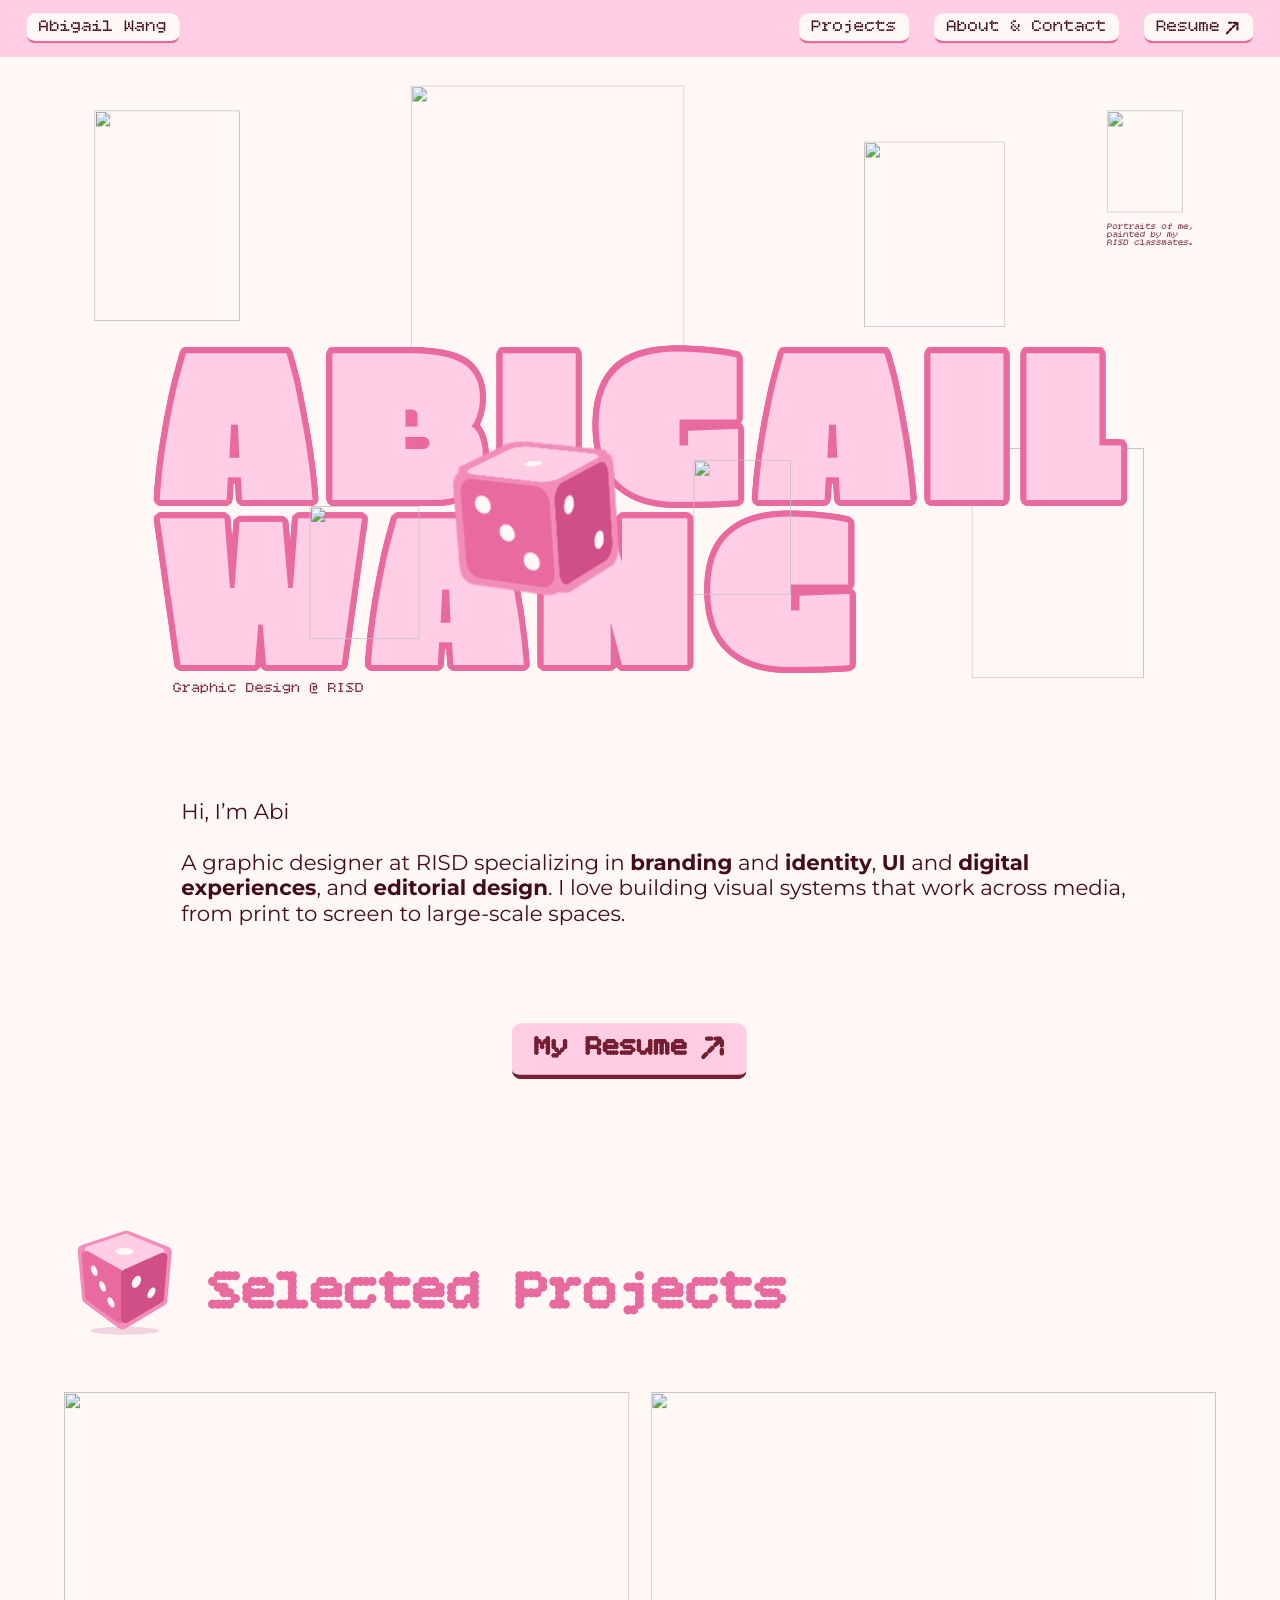
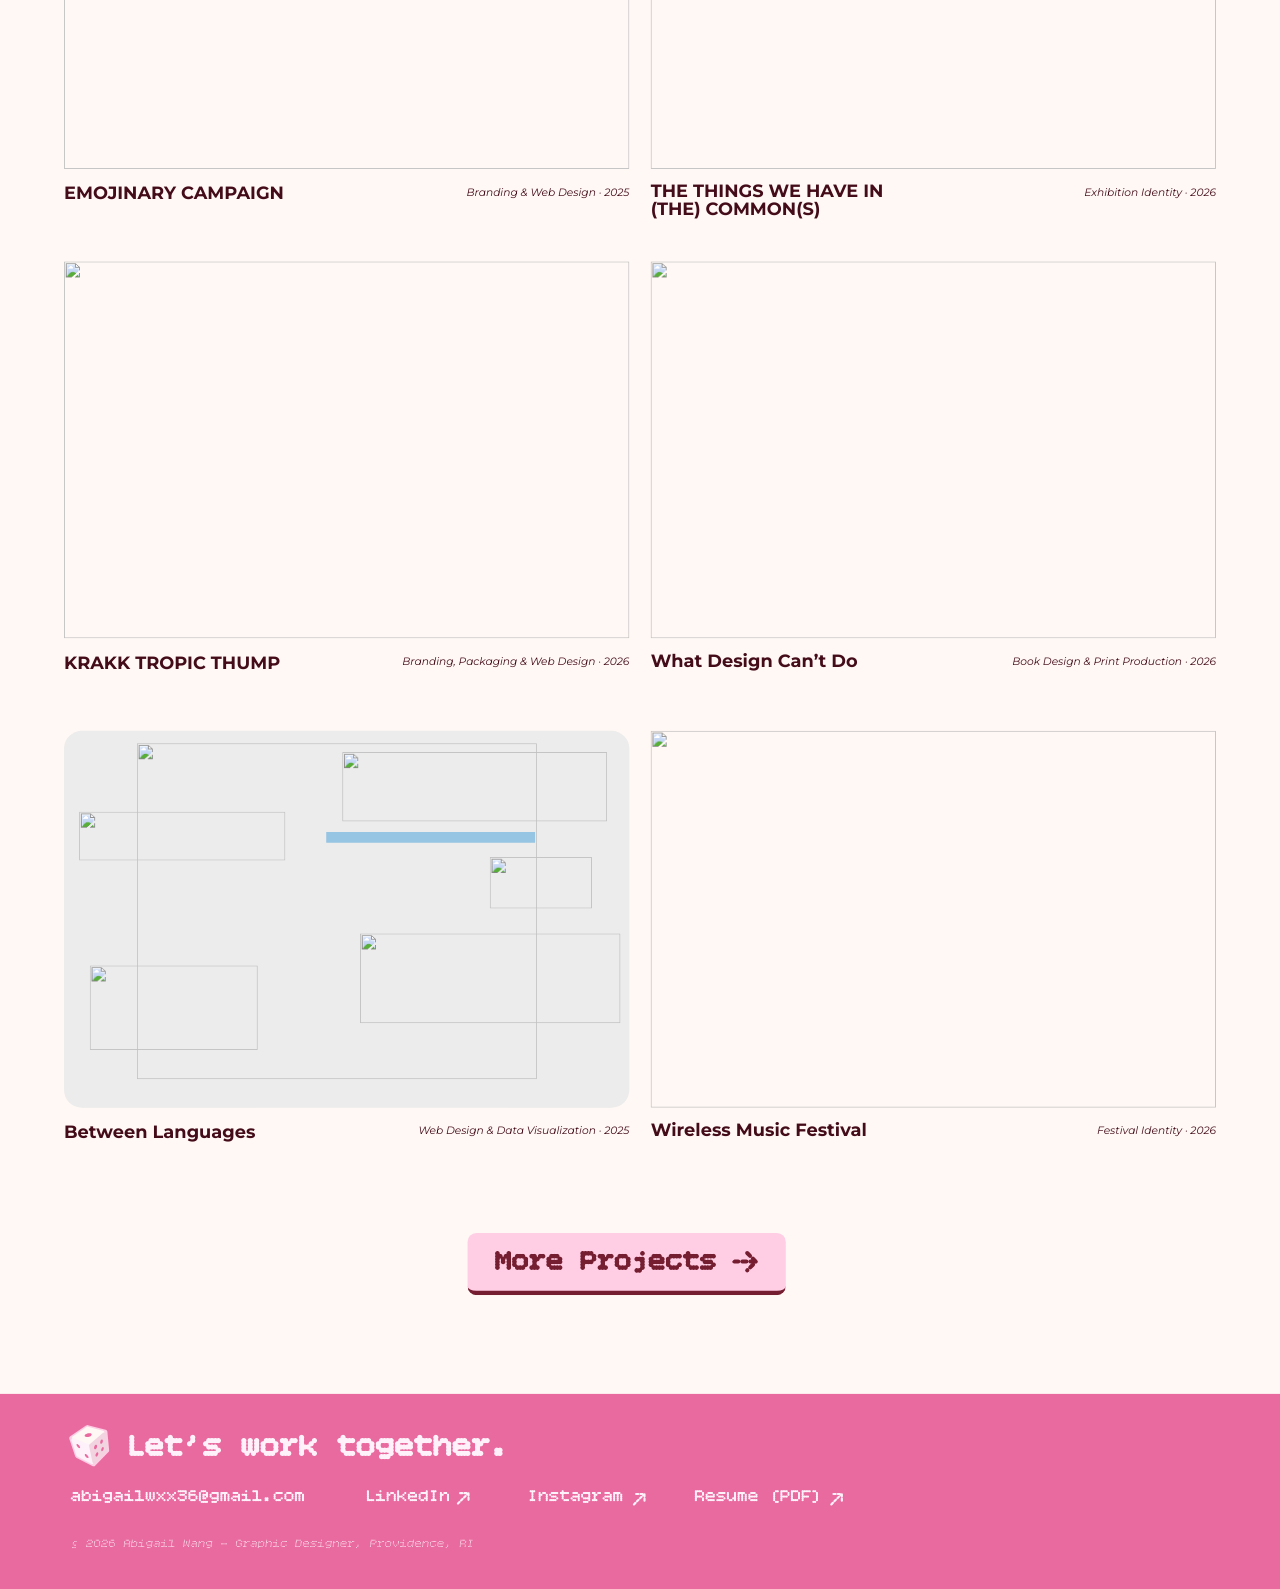
==== index.html @ 76543298 "Add files via upload" ====
<!doctype html>
<html lang="en">
<head>
<meta charset="utf-8">
<meta name="viewport" content="width=device-width, initial-scale=1">
<title>Abigail Wang — Graphic Designer</title>
<meta name="description" content="Portfolio of Abigail Wang, a RISD graphic designer working across branding &amp; identity, UI and digital experiences, and editorial design.">
<meta property="og:title" content="Abigail Wang — Graphic Designer">
<meta property="og:description" content="Portfolio of Abigail Wang, a RISD graphic designer working across branding &amp; identity, UI and digital experiences, and editorial design.">
<meta property="og:type" content="website">
<meta name="theme-color" content="#FFCDE4">
<link rel="icon" type="image/svg+xml" href="favicon.svg">
<link rel="preload" href="fonts/bitcount.woff2" as="font" type="font/woff2" crossorigin>
<link rel="preload" href="fonts/erica-one.woff2" as="font" type="font/woff2" crossorigin>
<link rel="stylesheet" href="site.css?v=7c78c855">
<script>document.documentElement.classList.add('js')</script>
</head>
<body data-page="index.html">
<a class="skip" href="#main">Skip to content</a>
<header class="dnav" aria-label="Site"><div class="sv-wrap" data-h="64"><div class="stage" style="height:64px"><div class="e band" style="left:0px;top:0px;width:1440px;height:64px;background:#ffcde4"></div><div class="e g0" style="left:899px;top:15px;width:124px;height:34px;background:#fff8f4;border-radius:10px;border-style:solid;border-color:#e96a9f;border-width:0px 0px 3px 0px"></div><div class="e g1" style="left:30px;top:15px;width:172px;height:34px;background:#fff8f4;border-radius:10px;border-style:solid;border-color:#e96a9f;border-width:0px 0px 3px 0px"></div><div class="e g1 pass t" style="left:44px;top:19px;width:144px;text-align:left;white-space:pre;font-family:'Bitcount',monospace;font-variation-settings:'CRSV' 0,'slnt' 0;font-weight:400;font-size:20.00px;color:#440c19;line-height:normal">Abigail Wang</div><div class="e g0 pass t" style="left:913px;top:19px;width:96px;text-align:left;white-space:pre;font-family:'Bitcount',monospace;font-variation-settings:'CRSV' 0,'slnt' 0;font-weight:400;font-size:20.00px;color:#440c19;line-height:normal">Projects</div><div class="e g4" style="left:1051px;top:15px;width:208px;height:34px;background:#fff8f4;border-radius:10px;border-style:solid;border-color:#e96a9f;border-width:0px 0px 3px 0px"></div><div class="e g5" style="left:1287px;top:15px;width:123px;height:34px;background:#fff8f4;border-radius:10px;border-style:solid;border-color:#e96a9f;border-width:0px 0px 3px 0px"></div><div class="e g4 pass t" style="left:1065px;top:19px;width:180px;text-align:left;white-space:pre;font-family:'Bitcount',monospace;font-variation-settings:'CRSV' 0,'slnt' 0;font-weight:400;font-size:20.00px;color:#440c19;line-height:normal">About &amp; Contact</div><div class="e g5 pass t" style="left:1301px;top:19px;width:72px;text-align:left;white-space:pre;font-family:'Bitcount',monospace;font-variation-settings:'CRSV' 0,'slnt' 0;font-weight:400;font-size:20.00px;color:#440c19;line-height:normal">Resume</div><div class="e g5 sv" style="left:1379px;top:21.5px;width:17px;height:17px"><svg aria-hidden="true" preserveAspectRatio="none" width="17" height="17" viewBox="0 0 17 17" fill="none" xmlns="http://www.w3.org/2000/svg">
<path d="M1.21423 15.3405L11.6976 4.85718" stroke="#440C19" stroke-width="2.42857" stroke-linecap="round" stroke-linejoin="round" stroke-dasharray="2.43 2.43"/>
<path d="M3.64279 3.64282H13.0778V13.0778" stroke="#440C19" stroke-width="2.42857" stroke-linecap="round" stroke-linejoin="round" stroke-dasharray="2.43 2.43"/>
</svg></div><a class="hit k-btn" data-g="0" style="left:899px;top:15px;width:124px;height:34px" aria-label="Projects" href="projects.html"></a><a class="hit k-btn" data-g="1" style="left:30px;top:15px;width:172px;height:34px" aria-label="Abigail Wang" href="index.html"></a><a class="hit k-btn" data-g="4" style="left:1051px;top:15px;width:208px;height:34px" aria-label="About &amp; Contact" href="about.html"></a><a class="hit k-btn" data-g="5" style="left:1287px;top:15px;width:123px;height:34px" aria-label="Resume" data-cfg="resume" href="#" target="_blank" rel="noopener"></a></div></div></header>
<header class="mnav" aria-label="Site">
  <a class="mpill brand" href="index.html">Abigail Wang</a>
  <nav><a href="projects.html">Projects</a><a href="about.html">About</a><a href="#" data-cfg="resume" target="_blank" rel="noopener">Resume <span aria-hidden="true">↗</span></a></nav>
</header>
<main id="main">
<div class="sv-wrap main-stage" data-h="3524"><div class="stage" style="height:3524px"><div class="e band" style="left:0px;top:0px;width:1440px;height:736px;background:#fff8f4"></div><div class="e band" style="left:0px;top:707px;width:1440px;height:466px;background:#fff8f4"></div><div class="e band rv" style="left:0px;top:1174px;width:1440px;height:2350px;background:#fff8f4"></div><div class="e drag im" style="left:462.1px;top:32px;width:307.8px;height:414.6px"><img class="" src="img/i6-94.webp" alt="" width="616" height="830" decoding="async"></div><div class="e drag im" style="left:106px;top:60px;width:164.3px;height:237.2px"><img class="" src="img/i6-95.webp" alt="" width="329" height="475" decoding="async"></div><div class="e drag im" style="left:1093px;top:440px;width:194.3px;height:259.4px"><img class="" src="img/i6-99.webp" alt="" width="389" height="519" decoding="async"></div><div class="e pass t" style="left:176.3px;top:307.7px;width:1215.61px;text-align:left;white-space:pre-wrap;font-family:'Erica One',sans-serif;font-weight:400;font-size:238.88px;color:#ffcde4;line-height:0.780;letter-spacing:0.050em;text-transform:uppercase;text-shadow:6.83px 0.00px 0 var(--ol,#e96a9f),6.59px 1.77px 0 var(--ol,#e96a9f),5.91px 3.41px 0 var(--ol,#e96a9f),4.83px 4.83px 0 var(--ol,#e96a9f),3.41px 5.91px 0 var(--ol,#e96a9f),1.77px 6.59px 0 var(--ol,#e96a9f),0.00px 6.83px 0 var(--ol,#e96a9f),-1.77px 6.59px 0 var(--ol,#e96a9f),-3.41px 5.91px 0 var(--ol,#e96a9f),-4.83px 4.83px 0 var(--ol,#e96a9f),-5.91px 3.41px 0 var(--ol,#e96a9f),-6.59px 1.77px 0 var(--ol,#e96a9f),-6.83px 0.00px 0 var(--ol,#e96a9f),-6.59px -1.77px 0 var(--ol,#e96a9f),-5.91px -3.41px 0 var(--ol,#e96a9f),-4.83px -4.83px 0 var(--ol,#e96a9f),-3.41px -5.91px 0 var(--ol,#e96a9f),-1.77px -6.59px 0 var(--ol,#e96a9f),-0.00px -6.83px 0 var(--ol,#e96a9f),1.77px -6.59px 0 var(--ol,#e96a9f),3.41px -5.91px 0 var(--ol,#e96a9f),4.83px -4.83px 0 var(--ol,#e96a9f),5.91px -3.41px 0 var(--ol,#e96a9f),6.59px -1.77px 0 var(--ol,#e96a9f)">Abigail Wang</div><div class="e drag im" style="left:348px;top:505px;width:123.6px;height:150.2px"><img class="" src="img/i6-96.webp" alt="" width="248" height="301" decoding="async"></div><div class="e drag im" style="left:779.5px;top:452.7px;width:110.5px;height:151.9px"><img class="" src="img/i6-97.webp" alt="" width="221" height="304" decoding="async"></div><div class="e drag im" style="left:972px;top:95px;width:158.9px;height:209px"><img class="" src="img/i6-98.webp" alt="" width="318" height="419" decoding="async"></div><div class="e drag im" style="left:1245px;top:60px;width:86px;height:115.2px"><img class="" src="img/i6-102.webp" alt="" width="172" height="231" decoding="async"></div><div class="e band rv" style="left:0px;top:3304px;width:1440px;height:220px;background:#e96a9f"></div><div class="e g2 rv" style="left:576px;top:1087px;width:264px;height:63px;background:#ffcde4;border-radius:10px;border-style:solid;border-color:#751e31;border-width:0px 0px 5px 0px"></div><div class="e g2 rv t" style="left:602px;top:1103px;width:226px;text-align:left;white-space:pre-wrap;font-family:'Bitcount',monospace;font-variation-settings:'CRSV' 0,'slnt' 0;font-weight:700;font-size:32.00px;color:#751e31;line-height:0.780">My Resume</div><div class="e g2 rv sv" style="left:789px;top:1098px;width:30px;height:30px"><svg aria-hidden="true" preserveAspectRatio="none" width="30" height="30" viewBox="0 0 30 30" fill="none" xmlns="http://www.w3.org/2000/svg">
<g clip-path="url(#clip0_128_932_2)">
<path d="M2.14301 27.0713L20.643 8.57129" stroke="#751E31" stroke-width="4.85714" stroke-linecap="round" stroke-linejoin="round" stroke-dasharray="4.86 4.86"/>
<path d="M6.42871 6.42847H23.0787V23.0785" stroke="#751E31" stroke-width="4.85714" stroke-linecap="round" stroke-linejoin="round" stroke-dasharray="4.86 4.86"/>
</g>
<defs>
<clipPath id="clip0_128_932_2">
<rect width="30" height="30" fill="white"/>
</clipPath>
</defs>
</svg></div><div class="e g3 rv" style="left:526px;top:3123px;width:358px;height:70px;background:#ffcde4;border-radius:10px;border-style:solid;border-color:#751e31;border-width:0px 0px 5px 0px"></div><div class="e g3 rv t" style="left:558px;top:3145px;width:263px;text-align:left;white-space:pre-wrap;font-family:'Bitcount',monospace;font-variation-settings:'CRSV' 0,'slnt' 0;font-weight:700;font-size:32.00px;color:#751e31;line-height:0.780">More Projects</div><div class="e g3 rv sv" style="left:823.2px;top:3138.2px;width:35.6px;height:35.6px"><svg aria-hidden="true" preserveAspectRatio="none" width="36" height="36" viewBox="0 0 36 36" fill="none" xmlns="http://www.w3.org/2000/svg">
<g clip-path="url(#clip0_122_327_3)">
<path d="M3.0074 17.3245H24.9494" stroke="#751E31" stroke-width="4.61" stroke-linecap="round" stroke-linejoin="round" stroke-dasharray="4.61 4.61"/>
<path d="M17.7907 7.62451L27.6646 17.4984L17.7907 27.3723" stroke="#751E31" stroke-width="4.61" stroke-linecap="round" stroke-linejoin="round" stroke-dasharray="4.61 4.61"/>
</g>
<defs>
<clipPath id="clip0_122_327_3">
<rect width="25.16" height="25.16" fill="white" transform="translate(17.7908) rotate(45)"/>
</clipPath>
</defs>
</svg></div><div class="e rv t" style="left:143px;top:3351px;width:484.748px;text-align:left;white-space:pre-wrap;font-family:'Bitcount',monospace;font-variation-settings:'CRSV' 0,'slnt' 0;font-weight:700;font-size:36.00px;color:#fef1fa;line-height:0.780">Let’s work together.</div><div class="e g6 rv t" style="left:80px;top:3413px;width:484.748px;text-align:left;white-space:pre-wrap;font-family:'Bitcount',monospace;font-variation-settings:'CRSV' 0,'slnt' 0;font-weight:500;font-size:20.00px;color:#fef1fa;line-height:0.780">abigailwxx36@gmail.com</div><div class="e g7 rv t" style="left:411px;top:3413px;width:484.748px;text-align:left;white-space:pre-wrap;font-family:'Bitcount',monospace;font-variation-settings:'CRSV' 0,'slnt' 0;font-weight:500;font-size:20.00px;color:#fef1fa;line-height:0.780">LinkedIn</div><div class="e g7 rv sv" style="left:514px;top:3411.5px;width:17px;height:17px"><svg aria-hidden="true" preserveAspectRatio="none" width="17" height="17" viewBox="0 0 17 17" fill="none" xmlns="http://www.w3.org/2000/svg">
<path d="M1.21411 15.3408L11.6974 4.85742" stroke="#FEF1FA" stroke-width="2.42857" stroke-linecap="round" stroke-linejoin="round" stroke-dasharray="2.43 2.43"/>
<path d="M3.6427 3.64307H13.0777V13.0781" stroke="#FEF1FA" stroke-width="2.42857" stroke-linecap="round" stroke-linejoin="round" stroke-dasharray="2.43 2.43"/>
</svg></div><div class="e g8 rv t" style="left:594px;top:3413px;width:125px;text-align:left;white-space:pre-wrap;font-family:'Bitcount',monospace;font-variation-settings:'CRSV' 0,'slnt' 0;font-weight:500;font-size:20.00px;color:#fef1fa;line-height:0.780">Instagram</div><div class="e g8 rv sv" style="left:712px;top:3412.5px;width:17px;height:17px"><svg aria-hidden="true" preserveAspectRatio="none" width="17" height="17" viewBox="0 0 17 17" fill="none" xmlns="http://www.w3.org/2000/svg">
<path d="M1.21411 15.3408L11.6974 4.85742" stroke="#FEF1FA" stroke-width="2.42857" stroke-linecap="round" stroke-linejoin="round" stroke-dasharray="2.43 2.43"/>
<path d="M3.6427 3.64307H13.0777V13.0781" stroke="#FEF1FA" stroke-width="2.42857" stroke-linecap="round" stroke-linejoin="round" stroke-dasharray="2.43 2.43"/>
</svg></div><div class="e g9 rv t" style="left:782px;top:3413px;width:484.748px;text-align:left;white-space:pre-wrap;font-family:'Bitcount',monospace;font-variation-settings:'CRSV' 0,'slnt' 0;font-weight:500;font-size:20.00px;color:#fef1fa;line-height:0.780">Resume (PDF)</div><div class="e g9 rv sv" style="left:934px;top:3412.5px;width:17px;height:17px"><svg aria-hidden="true" preserveAspectRatio="none" width="17" height="17" viewBox="0 0 17 17" fill="none" xmlns="http://www.w3.org/2000/svg">
<path d="M1.21423 15.3408L11.6976 4.85742" stroke="#FEF1FA" stroke-width="2.42857" stroke-linecap="round" stroke-linejoin="round" stroke-dasharray="2.43 2.43"/>
<path d="M3.64282 3.64307H13.0778V13.0781" stroke="#FEF1FA" stroke-width="2.42857" stroke-linecap="round" stroke-linejoin="round" stroke-dasharray="2.43 2.43"/>
</svg></div><div class="e rv t" style="left:236px;top:1367px;width:716.496px;text-align:left;white-space:pre-wrap;font-family:'Bitcount',monospace;font-variation-settings:'CRSV' 0,'slnt' 0;font-weight:700;font-size:64.00px;color:#e96a9f;line-height:0.780">Selected Projects</div><div class="e pass t" style="left:195px;top:705px;width:215px;text-align:left;white-space:pre;font-family:'Bitcount',monospace;font-variation-settings:'CRSV' 0,'slnt' 0;font-weight:400;font-size:17.06px;color:#751e31;line-height:0.780">Graphic Design @ RISD</div><div class="e pass t" style="left:1245.3px;top:186.8px;width:105.5px;text-align:left;white-space:pre-wrap;font-family:'Bitcount',monospace;font-variation-settings:'CRSV' 0,'slnt' -8;font-weight:400;font-size:10.24px;color:#751e31;line-height:0.900">Portraits of me, painted by my RISD classmates.</div><div class="e rv t" style="left:204px;top:836px;width:1067.66px;text-align:left;white-space:pre-wrap;font-family:'Montserrat',sans-serif;font-weight:400;font-size:24.00px;color:#440c19;line-height:1.200"><span style="font-family:'Montserrat',sans-serif;font-weight:400;font-size:24.00px;color:#440c19;line-height:1.200">Hi, I’m Abi

A graphic designer at RISD specializing in </span><span class="hl" style="font-family:'Montserrat',sans-serif;font-weight:700;font-size:24.00px;color:#440c19;line-height:1.200">branding</span><span style="font-family:'Montserrat',sans-serif;font-weight:400;font-size:24.00px;color:#440c19;line-height:1.200"> and </span><span class="hl" style="font-family:'Montserrat',sans-serif;font-weight:700;font-size:24.00px;color:#440c19;line-height:1.200">identity</span><span style="font-family:'Montserrat',sans-serif;font-weight:400;font-size:24.00px;color:#440c19;line-height:1.200">, </span><span class="hl" style="font-family:'Montserrat',sans-serif;font-weight:700;font-size:24.00px;color:#440c19;line-height:1.200">UI</span><span style="font-family:'Montserrat',sans-serif;font-weight:400;font-size:24.00px;color:#440c19;line-height:1.200"> and </span><span class="hl" style="font-family:'Montserrat',sans-serif;font-weight:700;font-size:24.00px;color:#440c19;line-height:1.200">digital experiences</span><span style="font-family:'Montserrat',sans-serif;font-weight:400;font-size:24.00px;color:#440c19;line-height:1.200">, and </span><span class="hl" style="font-family:'Montserrat',sans-serif;font-weight:700;font-size:24.00px;color:#440c19;line-height:1.200">editorial design</span><span style="font-family:'Montserrat',sans-serif;font-weight:400;font-size:24.00px;color:#440c19;line-height:1.200">. I love building visual systems that work across media, from print to screen to large-scale spaces.</span></div><div class="e g10 rv t" style="left:72px;top:1942px;width:307px;text-align:left;white-space:pre-wrap;font-family:'Montserrat',sans-serif;font-weight:700;font-size:20.00px;color:#440c19;line-height:1.200;text-transform:uppercase" data-card="0"><span style="font-family:'Montserrat',sans-serif;font-weight:700;font-size:20.00px;color:#440c19;line-height:1.200;text-transform:uppercase">Emojinary</span><span style="font-family:'Montserrat',sans-serif;font-weight:700;font-size:20.00px;color:#440c19;line-height:1.200"> Campaign</span></div><div class="e g12 rv t" style="left:72px;top:2470px;width:307px;text-align:left;white-space:pre-wrap;font-family:'Montserrat',sans-serif;font-weight:700;font-size:20.00px;color:#440c19;line-height:1.200;text-transform:uppercase" data-card="2">KRAKK Tropic Thump</div><div class="e g14 rv t" style="left:72px;top:2998px;width:307px;text-align:left;white-space:pre-wrap;font-family:'Montserrat',sans-serif;font-weight:700;font-size:20.00px;color:#440c19;line-height:1.200" data-card="4">Between Languages</div><div class="e g10 rv t" style="left:491px;top:1946px;width:217px;text-align:right;white-space:pre-wrap;font-family:'Montserrat',sans-serif;font-style:italic;font-weight:400;font-size:12.00px;color:#440c19;line-height:1.200" data-card="0">Branding &amp; Web Design · 2025</div><div class="e g12 rv t" style="left:405px;top:2474px;width:303px;text-align:right;white-space:pre-wrap;font-family:'Montserrat',sans-serif;font-style:italic;font-weight:400;font-size:12.00px;color:#440c19;line-height:1.200" data-card="2">Branding, Packaging &amp; Web Design · 2026</div><div class="e g14 rv t" style="left:417px;top:3002px;width:291px;text-align:right;white-space:pre-wrap;font-family:'Montserrat',sans-serif;font-style:italic;font-weight:400;font-size:12.00px;color:#440c19;line-height:1.200" data-card="4">Web Design &amp; Data Visualization · 2025</div><div class="e rv sv" style="left:80px;top:1313px;width:120px;height:125px"><svg aria-hidden="true" preserveAspectRatio="none" width="120" height="125" viewBox="0 0 120 125" fill="none" xmlns="http://www.w3.org/2000/svg">
<path d="M60.35 124.5C81.8615 124.5 99.3 122.485 99.3 120C99.3 117.515 81.8615 115.5 60.35 115.5C38.8385 115.5 21.4 117.515 21.4 120C21.4 122.485 38.8385 124.5 60.35 124.5Z" fill="#F2D4E0"/>
<path d="M7.51494 30.1601C7.3837 28.6949 7.75335 27.2285 8.56347 26.0006C9.37359 24.7727 10.5763 23.8559 11.9749 23.4001L60.1099 7.71008C61.5507 7.23954 63.1106 7.2873 64.5199 7.84508L109.105 25.5401C110.409 26.0578 111.511 26.9839 112.246 28.1799C112.98 29.3759 113.308 30.7774 113.18 32.1751L108.23 86.2951C108.137 87.3172 107.802 88.3028 107.255 89.171C106.707 90.0391 105.962 90.7653 105.08 91.2901L60.8249 117.585C59.7218 118.24 58.4494 118.554 57.1682 118.487C55.8869 118.421 54.6541 117.976 53.6249 117.21L14.9199 88.4001C14.1863 87.8533 13.5764 87.1578 13.1301 86.3591C12.6838 85.5604 12.4111 84.6764 12.3299 83.7651L7.51494 30.1601Z" fill="#F28CB8"/>
<path d="M18.06 34.145C17.1923 33.6882 16.4781 32.9863 16.0062 32.1267C15.5344 31.2671 15.3257 30.2877 15.4061 29.3104C15.4866 28.3331 15.8527 27.4011 16.4588 26.6302C17.0649 25.8594 17.8843 25.2838 18.815 24.975L60.285 11.22C61.4116 10.846 62.6345 10.885 63.735 11.33L102 26.805C102.918 27.176 103.706 27.8113 104.262 28.6304C104.819 29.4495 105.12 30.4155 105.127 31.4058C105.134 32.3961 104.846 33.3662 104.301 34.193C103.756 35.0198 102.978 35.6662 102.065 36.05L59.555 53.915C58.8738 54.2017 58.1376 54.3338 57.3992 54.3018C56.6609 54.2698 55.9388 54.0745 55.285 53.73L18.06 34.145Z" fill="#FFCDE4"/>
<path d="M66.5941 33.5904C70.6328 32.093 70.9546 29.5291 67.3129 27.8637C63.6711 26.1983 57.4448 26.0621 53.4061 27.5595C49.3673 29.0569 49.0455 31.6208 52.6873 33.2862C56.329 34.9516 62.5553 35.0878 66.5941 33.5904Z" fill="#FFF8F4"/>
<path d="M11.96 35.595C11.8831 34.6916 12.0533 33.7843 12.4524 32.9701C12.8515 32.156 13.4644 31.4657 14.2256 30.9731C14.9869 30.4805 15.8677 30.2042 16.7739 30.1737C17.68 30.1432 18.5774 30.3597 19.37 30.8L56.135 51.23C56.9054 51.6572 57.5493 52.2802 58.0015 53.0362C58.4537 53.7922 58.6981 54.6542 58.71 55.535L59.36 105.975C59.3718 106.904 59.1247 107.817 58.6464 108.613C58.1681 109.409 57.4776 110.056 56.6522 110.482C55.8268 110.908 54.8992 111.095 53.9733 111.023C53.0474 110.951 52.1598 110.623 51.41 110.075L17.925 85.575C17.3484 85.1532 16.8689 84.6128 16.5187 83.9901C16.1685 83.3674 15.9559 82.6768 15.895 81.965L11.96 35.595Z" fill="#E96A9F"/>
<path d="M26.43 57.9025C28.4707 59.1335 29.9549 57.6767 29.745 54.6488C29.5352 51.6209 27.7107 48.1684 25.67 46.9374C23.6293 45.7064 22.1451 47.1631 22.355 50.191C22.5648 53.219 24.3893 56.6715 26.43 57.9025Z" fill="#FFF8F4"/>
<path d="M35.6526 75.4088C37.7831 76.7907 39.386 75.5274 39.2327 72.5872C39.0794 69.647 37.228 66.1433 35.0974 64.7614C32.9668 63.3795 31.3639 64.6428 31.5172 67.583C31.6705 70.5232 33.522 74.0269 35.6526 75.4088Z" fill="#FFF8F4"/>
<path d="M45.0172 93.1745C47.2401 94.7115 48.9651 93.6476 48.8701 90.7981C48.775 87.9485 46.8959 84.3925 44.6729 82.8554C42.4499 81.3183 40.7249 82.3823 40.82 85.2318C40.915 88.0813 42.7942 91.6374 45.0172 93.1745Z" fill="#FFF8F4"/>
<path d="M56.13 55.78C56.1313 54.8129 56.413 53.8669 56.9411 53.0566C57.4691 52.2464 58.2208 51.6067 59.105 51.215L101.3 32.54C102.094 32.1885 102.967 32.05 103.831 32.1381C104.695 32.2263 105.521 32.538 106.228 33.0427C106.935 33.5473 107.499 34.2274 107.863 35.016C108.227 35.8046 108.379 36.6745 108.305 37.54L104.295 84.325C104.227 85.123 103.967 85.8929 103.539 86.5699C103.111 87.2468 102.527 87.811 101.835 88.215L63.53 110.585C62.7694 111.029 61.9051 111.264 61.0245 111.266C60.1439 111.269 59.2782 111.039 58.5151 110.6C57.7519 110.16 57.1183 109.527 56.6785 108.764C56.2386 108.001 56.008 107.136 56.01 106.255L56.13 55.78Z" fill="#CF4F86"/>
<path d="M73.3019 71.1922C76.2135 69.7803 78.6537 65.8118 78.752 62.3284C78.8504 58.845 76.5697 57.1658 73.658 58.5777C70.7464 59.9897 68.3063 63.9581 68.2079 67.4415C68.1096 70.9249 70.3902 72.6042 73.3019 71.1922Z" fill="#FFF8F4"/>
<path d="M89.9967 82.8727C92.5041 81.4989 94.6994 77.8948 94.9 74.8226C95.1007 71.7504 93.2307 70.3736 90.7233 71.7473C88.216 73.121 86.0207 76.7251 85.82 79.7973C85.6194 82.8695 87.4894 84.2464 89.9967 82.8727Z" fill="#FFF8F4"/>
</svg></div><div class="e g10 rv im" style="left:72px;top:1502px;width:636px;height:424px" data-card="0"><img class="" src="img/i57-1743.webp" alt="" width="1272" height="848" loading="lazy" decoding="async"></div><div class="e g14 rv" style="left:72px;top:2558px;width:636px;height:424px;background:#ececec;border-radius:20px" data-card="4"></div><div class="e g11 rv t" style="left:732px;top:1942px;width:318px;text-align:left;white-space:pre-wrap;font-family:'Montserrat',sans-serif;font-weight:700;font-size:20.00px;color:#440c19;line-height:1.000;text-transform:uppercase" data-card="1">The things we have in (the) common(s)</div><div class="e g13 rv t" style="left:732px;top:2470px;width:318px;text-align:left;white-space:pre-wrap;font-family:'Montserrat',sans-serif;font-weight:700;font-size:20.00px;color:#440c19;line-height:1.000" data-card="3">What Design Can’t Do</div><div class="e g15 rv t" style="left:732px;top:2998px;width:318px;text-align:left;white-space:pre-wrap;font-family:'Montserrat',sans-serif;font-weight:700;font-size:20.00px;color:#440c19;line-height:1.000" data-card="5">Wireless Music Festival</div><div class="e g11 rv t" style="left:1151px;top:1946px;width:217px;text-align:right;white-space:pre-wrap;font-family:'Montserrat',sans-serif;font-style:italic;font-weight:400;font-size:12.00px;color:#440c19;line-height:1.200" data-card="1">Exhibition Identity · 2026</div><div class="e g13 rv t" style="left:1081px;top:2474px;width:287px;text-align:right;white-space:pre-wrap;font-family:'Montserrat',sans-serif;font-style:italic;font-weight:400;font-size:12.00px;color:#440c19;line-height:1.200" data-card="3">Book Design &amp; Print Production · 2026</div><div class="e g15 rv t" style="left:1151px;top:3002px;width:217px;text-align:right;white-space:pre-wrap;font-family:'Montserrat',sans-serif;font-style:italic;font-weight:400;font-size:12.00px;color:#440c19;line-height:1.200" data-card="5">Festival Identity · 2026</div><div class="e rv t" style="left:80px;top:3469px;width:705.364px;text-align:left;white-space:pre-wrap;font-family:'Bitcount',monospace;font-variation-settings:'CRSV' 0,'slnt' -8;font-weight:300;font-size:14.00px;color:#fef1fa;line-height:0.780">© 2026 Abigail Wang — Graphic Designer, Providence, RI</div><div class="e rv sv" style="left:77px;top:3337px;width:49px;height:51px"><svg aria-hidden="true" preserveAspectRatio="none" width="49" height="51" viewBox="0 0 49 51" fill="none" xmlns="http://www.w3.org/2000/svg">
<path d="M1.02284 17.6519C0.839444 17.1031 0.840734 16.5094 1.02652 15.9613C1.2123 15.4132 1.57238 14.9409 2.05184 14.6164L19.8103 2.59266C20.1213 2.38169 20.4735 2.23913 20.8438 2.17442C21.2141 2.10971 21.5939 2.12433 21.9581 2.2173L41.8296 7.29486C42.3592 7.43023 42.834 7.72568 43.1892 8.14083C43.5444 8.55598 43.7627 9.07059 43.8141 9.61434L45.7782 30.2755C45.8146 30.6589 45.767 31.0457 45.6387 31.4089C45.5103 31.7722 45.3044 32.1031 45.035 32.3787L30.0186 47.744C29.6187 48.1526 29.0974 48.4213 28.5323 48.5099C27.9672 48.5985 27.3885 48.5023 26.8826 48.2356L8.82813 38.717C8.2229 38.3981 7.76429 37.858 7.54801 37.2094L1.02284 17.6519Z" fill="#FFCDE4"/>
<path d="M20.2595 4.18018C20.5016 4.01432 20.7767 3.90259 21.066 3.8526C21.3552 3.80261 21.6519 3.81554 21.9357 3.8905L39.0224 8.38462C39.3865 8.48028 39.717 8.67465 39.9774 8.94624C40.2378 9.21784 40.418 9.55609 40.4981 9.92361C40.5782 10.2911 40.555 10.6736 40.4311 11.0288C40.3072 11.384 40.0875 11.698 39.7962 11.9363L24.5368 24.4272C24.2587 24.6549 23.9253 24.8052 23.5703 24.8629C23.2154 24.9206 22.8515 24.8836 22.5155 24.7556L5.41249 18.2399C5.06445 18.1072 4.75939 17.8818 4.53034 17.5883C4.30129 17.2948 4.15697 16.9442 4.11302 16.5746C4.06906 16.205 4.12715 15.8304 4.28099 15.4915C4.43483 15.1525 4.67856 14.862 4.98578 14.6515L20.2595 4.18018Z" fill="#FFF8F4"/>
<path d="M19.5547 15.3474C21.2013 15.867 23.7301 15.4001 25.2029 14.3047C26.6757 13.2092 26.5348 11.8999 24.8883 11.3803C23.2417 10.8607 20.7129 11.3275 19.2401 12.423C17.7673 13.5185 17.9082 14.8278 19.5547 15.3474Z" fill="#E96A9F"/>
<path d="M3.31564 19.4757C3.19449 19.1061 3.18161 18.7096 3.27852 18.3329C3.37542 17.9562 3.57807 17.6151 3.86259 17.3497C4.14711 17.0842 4.50164 16.9056 4.88439 16.8348C5.26714 16.7641 5.66216 16.8041 6.02289 16.9502L22.9851 23.8107C23.2897 23.9337 23.5601 24.1282 23.7733 24.3779C23.9866 24.6276 24.1364 24.925 24.2101 25.2448L28.3853 43.3906C28.473 43.7705 28.45 44.1675 28.319 44.5346C28.188 44.9018 27.9544 45.2238 27.646 45.4624C27.3375 45.7011 26.9671 45.8465 26.5785 45.8813C26.1899 45.9162 25.7995 45.8391 25.4534 45.6591L9.84285 37.5522C9.36867 37.3055 9.01021 36.8829 8.84448 36.3751L3.31564 19.4757Z" fill="#FEF1FA"/>
<path d="M11.7649 27.9576C12.8187 28.4213 13.3728 27.8081 13.0025 26.5881C12.6322 25.3681 11.4777 24.0033 10.4239 23.5396C9.37006 23.076 8.81593 23.6892 9.18623 24.9092C9.55652 26.1292 10.711 27.494 11.7649 27.9576Z" fill="#E96A9F"/>
<path d="M21.0666 38.9628C22.1997 39.5191 22.8793 39.0529 22.5846 37.9214C22.2899 36.7899 21.1325 35.4216 19.9994 34.8652C18.8664 34.3089 18.1868 34.7752 18.4815 35.9067C18.7761 37.0382 19.9336 38.4065 21.0666 38.9628Z" fill="#E96A9F"/>
<path d="M23.2056 25.5835C23.1301 25.2238 23.1532 24.8505 23.2725 24.5029C23.3919 24.1553 23.6029 23.8464 23.8834 23.6088L38.9285 10.8567C39.2121 10.6167 39.5559 10.4587 39.9229 10.3995C40.2898 10.3404 40.6659 10.3825 41.0107 10.5213C41.3554 10.66 41.6557 10.8902 41.8792 11.1869C42.1027 11.4837 42.2409 11.8357 42.2788 12.2052L44.098 30.0001C44.1283 30.2993 44.092 30.6015 43.9918 30.885C43.8915 31.1686 43.7298 31.4265 43.5181 31.6402L30.478 44.8288C30.2187 45.0916 29.8929 45.2792 29.5353 45.3716C29.1777 45.4639 28.8017 45.4577 28.4474 45.3534C28.0931 45.2492 27.7738 45.0508 27.5234 44.7795C27.273 44.5083 27.1009 44.1742 27.0255 43.8129L23.2056 25.5835Z" fill="#F2D4E0"/>
<path d="M30.8941 28.8691C31.8209 28.0401 32.4051 26.4213 32.1989 25.2536C31.9928 24.0859 31.0744 23.8114 30.1476 24.6404C29.2208 25.4695 28.6366 27.0882 28.8427 28.256C29.0489 29.4237 29.9673 29.6982 30.8941 28.8691Z" fill="#E96A9F"/>
<path d="M37.4904 22.842C38.3239 22.0964 38.8811 20.5584 38.735 19.4069C38.5888 18.2553 37.7946 17.9263 36.9611 18.6719C36.1276 19.4175 35.5704 20.9555 35.7166 22.107C35.8628 23.2586 36.6569 23.5876 37.4904 22.842Z" fill="#E96A9F"/>
<path d="M32.3379 37.0503C33.203 36.2107 33.7553 34.6863 33.5715 33.6454C33.3877 32.6044 32.5375 32.4412 31.6725 33.2807C30.8075 34.1202 30.2552 35.6446 30.4389 36.6856C30.6227 37.7265 31.4729 37.8898 32.3379 37.0503Z" fill="#E96A9F"/>
<path d="M38.5185 30.9454C39.301 30.186 39.8291 28.7334 39.698 27.701C39.5669 26.6685 38.8263 26.4471 38.0439 27.2065C37.2614 27.9659 36.7333 29.4185 36.8644 30.451C36.9955 31.4834 37.736 31.7048 38.5185 30.9454Z" fill="#E96A9F"/>
</svg></div><div class="e g14 rv im" style="left:88.8px;top:2649px;width:232.2px;height:55px" data-card="4"><img class="" src="img/i39-1149.webp" alt="" width="465" height="110" loading="lazy" decoding="async"></div><div class="e g14 rv im" style="left:385px;top:2582px;width:298px;height:78px" data-card="4"><img class="" src="img/i57-1758.webp" alt="" width="596" height="156" loading="lazy" decoding="async"></div><div class="e g14 rv im" style="left:101px;top:2822px;width:189px;height:95px" data-card="4"><img class="" src="img/i57-1763.webp" alt="" width="378" height="190" loading="lazy" decoding="async"></div><div class="e g14 rv im" style="left:550.6px;top:2700px;width:115.4px;height:58px" data-card="4"><img class="" src="img/i57-1761.webp" alt="" width="230" height="116" loading="lazy" decoding="async"></div><div class="e g14 rv im" style="left:405px;top:2786px;width:293px;height:101px" data-card="4"><img class="" src="img/i57-1762.webp" alt="" width="586" height="202" loading="lazy" decoding="async"></div><div class="e g14 rv sv" style="left:367px;top:2672px;width:235.5px;height:12px" data-card="4"><svg aria-hidden="true" preserveAspectRatio="none" width="236" height="12" viewBox="0 0 236 12" fill="none" xmlns="http://www.w3.org/2000/svg">
<path d="M235.5 6H0" stroke="#96C5E3" stroke-width="12"/>
</svg></div><div class="e g14 rv im" style="left:154px;top:2572px;width:450px;height:378px" data-card="4"><img class="" src="img/i57-1757.webp" alt="" width="900" height="756" loading="lazy" decoding="async"></div><div class="e g15 rv im" style="left:732px;top:2558px;width:636px;height:424px" data-card="5"><img class="" src="img/i57-1755.webp" alt="" width="1272" height="848" loading="lazy" decoding="async"></div><div class="e g16 sv" style="left:480.8px;top:401.6px;width:247.1px;height:231.6px"><svg aria-hidden="true" preserveAspectRatio="none" width="248" height="232" viewBox="0 0 248 232" fill="none" xmlns="http://www.w3.org/2000/svg">
<path d="M43.6454 163.74L34.8603 62.3367L105.01 38.469L198.758 51.4078L194.353 148.302L138.721 193.985L43.6454 163.74Z" fill="#F28CB8"/>
<path d="M100.981 27.9456C102.82 27.3199 104.794 27.1316 106.729 27.3985L200.477 40.3379C206.497 41.1688 210.876 46.1563 210.615 51.8867L206.21 148.781C206.07 151.847 204.602 154.723 202.148 156.739L146.516 202.421C143.336 205.033 138.923 205.857 134.926 204.586L39.8507 174.341C35.3608 172.913 32.2029 169.103 31.817 164.651L23.0319 63.2471L23.0015 62.7762C22.7973 57.9231 25.949 53.4741 30.8309 51.8129L100.981 27.9456ZM47.4276 69.9545L54.8375 155.492L136.061 181.331L182.713 143.022L186.442 61.0157L106.236 49.9457L47.4276 69.9545Z" fill="#F28CB8"/>
<path d="M46.9146 61.5193L106.777 40.6956L187.897 52.102L135.268 77.4246L46.9146 61.5193Z" fill="#FFCDE4"/>
<path d="M103.888 32.5321C105.25 32.1037 106.701 31.9833 108.124 32.1833L189.244 43.5897C193.169 44.1416 196.267 47.0216 196.907 50.7143C197.547 54.407 195.583 58.0666 192.048 59.7676L139.419 85.0902C137.612 85.9596 135.548 86.2373 133.556 85.8785L45.2018 69.9729C41.1744 69.2477 38.1534 66.0797 37.8159 62.2274C37.4786 58.3751 39.9074 54.7837 43.754 53.4455L103.617 32.6214L103.888 32.5321ZM80.8906 58.874L133.904 68.417L158.361 56.6497L107.742 49.5331L80.8906 58.874Z" fill="#FFCDE4"/>
<path d="M133.928 59.045C139.355 56.8546 137.154 54.0369 129.012 52.7516C120.869 51.4663 109.869 52.2 104.442 54.3904C99.0146 56.5808 101.216 59.3984 109.358 60.6838C117.5 61.9691 128.5 61.2354 133.928 59.045Z" fill="#FFF8F4"/>
<path d="M41.8402 71.2655L130.26 88.4015L131.199 184.48L49.0084 159L41.8402 71.2655Z" fill="#E96A9F"/>
<path d="M35.8035 64.8089C37.9541 63.0219 40.8705 62.2911 43.6785 62.8353L132.099 79.971C136.312 80.7877 139.349 84.2669 139.389 88.3219L140.328 184.402C140.355 187.176 138.962 189.792 136.586 191.429C134.211 193.066 131.143 193.523 128.348 192.656L46.1561 167.175C42.6546 166.089 40.1895 163.125 39.9064 159.66L32.7381 71.9263L32.7208 71.674C32.5893 69.0679 33.7201 66.54 35.8035 64.8089ZM57.6421 152.616L121.953 172.554L121.198 95.4315L51.8732 81.996L57.6421 152.616Z" fill="#E96A9F"/>
<path d="M64.2843 109.089C69.2828 110.212 73.0333 106.522 72.6612 100.846C72.2892 95.1709 67.9355 89.6598 62.937 88.5368C57.9386 87.4139 54.1881 91.1045 54.5601 96.7799C54.9321 102.455 59.2858 107.967 64.2843 109.089Z" fill="#FFF8F4"/>
<path d="M86.3664 137.129C91.5499 138.447 95.5342 134.989 95.2656 129.405C94.997 123.822 90.5772 118.227 85.3938 116.909C80.2103 115.591 76.226 119.049 76.4946 124.632C76.7632 130.216 81.183 135.811 86.3664 137.129Z" fill="#FFF8F4"/>
<path d="M108.774 165.595C114.147 167.114 118.372 163.896 118.21 158.408C118.048 152.919 113.561 147.239 108.187 145.72C102.814 144.201 98.5889 147.419 98.7509 152.908C98.9129 158.396 103.4 164.076 108.774 165.595Z" fill="#FFF8F4"/>
<path d="M143.396 87.3998L194.935 60.5705L191.343 144.697L143.288 183.12L143.396 87.3998Z" fill="#CF4F86"/>
<path d="M190.523 53.0364C193.408 51.5344 196.928 51.6155 199.732 53.2481C202.537 54.8808 204.189 57.812 204.057 60.9168L200.465 145.043C200.362 147.448 199.196 149.703 197.248 151.26L149.194 189.683C146.48 191.853 142.675 192.339 139.447 190.928C136.219 189.516 134.156 186.465 134.159 183.111L134.267 87.3906C134.27 84.2606 136.076 81.3789 138.983 79.8658L190.523 53.0364ZM152.519 92.4817L152.438 164.519L182.382 140.576L185.161 75.489L152.519 92.4817Z" fill="#CF4F86"/>
<path d="M158.846 117.701C162.479 115.511 165.498 108.523 165.589 102.093C165.681 95.6639 162.809 92.2278 159.176 94.4185C155.543 96.6092 152.524 103.597 152.433 110.027C152.342 116.456 155.213 119.892 158.846 117.701Z" fill="#FFF8F4"/>
<path d="M179.848 141.644C182.913 139.416 185.547 133.01 185.732 127.337C185.918 121.663 183.583 118.87 180.519 121.098C177.455 123.326 174.82 129.731 174.635 135.405C174.45 141.079 176.784 143.872 179.848 141.644Z" fill="#FFF8F4"/>
</svg></div><div class="e g11 rv im" style="left:732px;top:1502px;width:636px;height:424px" data-card="1"><img class="" src="img/i57-1748.webp" alt="" width="1272" height="848" loading="lazy" decoding="async"></div><div class="e g12 rv im" style="left:72px;top:2030px;width:636px;height:424px" data-card="2"><img class="" src="img/i57-1769.webp" alt="" width="1272" height="848" loading="lazy" decoding="async"></div><div class="e g13 rv im" style="left:732px;top:2030px;width:636px;height:424px" data-card="3"><img class="" src="img/i57-1768.webp" alt="" width="1272" height="848" loading="lazy" decoding="async"></div><a class="hit k-btn" data-g="2" style="left:576px;top:1087px;width:264px;height:63px" aria-label="My Resume" data-cfg="resume" href="#" target="_blank" rel="noopener"></a><a class="hit k-btn" data-g="3" style="left:526px;top:3123px;width:358px;height:70px" aria-label="More Projects" href="projects.html#all"></a><a class="hit k-txt" data-g="6" style="left:74px;top:3408px;width:274px;height:26px" aria-label="abigailwxx36@gmail.com" href="mailto:abigailwxx36@gmail.com"></a><a class="hit k-txt" data-g="7" style="left:407px;top:3405.5px;width:130px;height:29px" aria-label="LinkedIn" data-cfg="linkedin" href="#" target="_blank" rel="noopener"></a><a class="hit k-txt" data-g="8" style="left:590px;top:3406.5px;width:145px;height:29px" aria-label="Instagram" data-cfg="instagram" href="#" target="_blank" rel="noopener"></a><a class="hit k-txt" data-g="9" style="left:776px;top:3406.5px;width:181px;height:29px" aria-label="Resume (PDF)" data-cfg="resume" href="#" target="_blank" rel="noopener"></a><a class="hit k-card" data-g="10" style="left:72px;top:1502px;width:637px;height:463px" aria-label="Emojinary Campaign" href="emojinary.html"></a><a class="hit k-card" data-g="11" style="left:732px;top:1502px;width:636px;height:481px" aria-label="The things we have in (the) common(s)" href="commons.html"></a><a class="hit k-card" data-g="12" style="left:72px;top:2030px;width:636px;height:459px" aria-label="KRAKK Tropic Thump" href="krakk.html"></a><a class="hit k-card" data-g="13" style="left:732px;top:2030px;width:636px;height:461px" aria-label="What Design Can’t Do" href="what-design-cant-do.html"></a><a class="hit k-card" data-g="14" style="left:72px;top:2558px;width:636px;height:463px" aria-label="Between Languages" href="between-languages.html"></a><a class="hit k-card" data-g="15" style="left:732px;top:2558px;width:636px;height:457px" aria-label="Wireless Music Festival" href="wireless.html"></a><a class="hit k-die" data-g="16" style="left:480.8px;top:401.6px;width:247.1px;height:231.6px" aria-label="Go to projects" href="projects.html"></a></div></div>
<div class="flow"><div class="frow"><a class="fb fcol flink k-die" data-g="16" aria-label="Go to projects" href="projects.html"><div class="col" data-w="1234" data-h="686" style="--w:1234;--h:686"><div class="coli" style="width:1234px;height:686px"><div class="e im" style="left:356.1px;top:0px;width:307.8px;height:414.6px"><img class="" src="img/i6-94.webp" alt="" width="616" height="830" loading="lazy" decoding="async"></div><div class="e im" style="left:0px;top:28px;width:164.3px;height:237.2px"><img class="" src="img/i6-95.webp" alt="" width="329" height="475" loading="lazy" decoding="async"></div><div class="e im" style="left:987px;top:408px;width:194.3px;height:259.4px"><img class="" src="img/i6-99.webp" alt="" width="389" height="519" loading="lazy" decoding="async"></div><div class="e t" style="left:70.3px;top:275.7px;width:1215.61px;text-align:left;white-space:pre-wrap;font-family:'Erica One',sans-serif;font-weight:400;font-size:238.88px;color:#ffcde4;line-height:0.780;letter-spacing:0.050em;text-transform:uppercase;text-shadow:6.83px 0.00px 0 var(--ol,#e96a9f),6.59px 1.77px 0 var(--ol,#e96a9f),5.91px 3.41px 0 var(--ol,#e96a9f),4.83px 4.83px 0 var(--ol,#e96a9f),3.41px 5.91px 0 var(--ol,#e96a9f),1.77px 6.59px 0 var(--ol,#e96a9f),0.00px 6.83px 0 var(--ol,#e96a9f),-1.77px 6.59px 0 var(--ol,#e96a9f),-3.41px 5.91px 0 var(--ol,#e96a9f),-4.83px 4.83px 0 var(--ol,#e96a9f),-5.91px 3.41px 0 var(--ol,#e96a9f),-6.59px 1.77px 0 var(--ol,#e96a9f),-6.83px 0.00px 0 var(--ol,#e96a9f),-6.59px -1.77px 0 var(--ol,#e96a9f),-5.91px -3.41px 0 var(--ol,#e96a9f),-4.83px -4.83px 0 var(--ol,#e96a9f),-3.41px -5.91px 0 var(--ol,#e96a9f),-1.77px -6.59px 0 var(--ol,#e96a9f),-0.00px -6.83px 0 var(--ol,#e96a9f),1.77px -6.59px 0 var(--ol,#e96a9f),3.41px -5.91px 0 var(--ol,#e96a9f),4.83px -4.83px 0 var(--ol,#e96a9f),5.91px -3.41px 0 var(--ol,#e96a9f),6.59px -1.77px 0 var(--ol,#e96a9f)">Abigail Wang</div><div class="e im" style="left:242px;top:473px;width:123.6px;height:150.2px"><img class="" src="img/i6-96.webp" alt="" width="248" height="301" loading="lazy" decoding="async"></div><div class="e im" style="left:673.5px;top:420.7px;width:110.5px;height:151.9px"><img class="" src="img/i6-97.webp" alt="" width="221" height="304" loading="lazy" decoding="async"></div><div class="e im" style="left:866px;top:63px;width:158.9px;height:209px"><img class="" src="img/i6-98.webp" alt="" width="318" height="419" loading="lazy" decoding="async"></div><div class="e im" style="left:1139px;top:28px;width:86px;height:115.2px"><img class="" src="img/i6-102.webp" alt="" width="172" height="231" loading="lazy" decoding="async"></div><div class="e t" style="left:89px;top:673px;width:215px;text-align:left;white-space:pre;font-family:'Bitcount',monospace;font-variation-settings:'CRSV' 0,'slnt' 0;font-weight:400;font-size:17.06px;color:#751e31;line-height:0.780">Graphic Design @ RISD</div><div class="e t" style="left:1139.3px;top:154.8px;width:105.5px;text-align:left;white-space:pre-wrap;font-family:'Bitcount',monospace;font-variation-settings:'CRSV' 0,'slnt' -8;font-weight:400;font-size:10.24px;color:#751e31;line-height:0.900">Portraits of me, painted by my RISD classmates.</div><div class="e g16 sv" style="left:374.8px;top:369.6px;width:247.1px;height:231.6px"><svg aria-hidden="true" preserveAspectRatio="none" width="248" height="232" viewBox="0 0 248 232" fill="none" xmlns="http://www.w3.org/2000/svg">
<path d="M43.6454 163.74L34.8603 62.3367L105.01 38.469L198.758 51.4078L194.353 148.302L138.721 193.985L43.6454 163.74Z" fill="#F28CB8"/>
<path d="M100.981 27.9456C102.82 27.3199 104.794 27.1316 106.729 27.3985L200.477 40.3379C206.497 41.1688 210.876 46.1563 210.615 51.8867L206.21 148.781C206.07 151.847 204.602 154.723 202.148 156.739L146.516 202.421C143.336 205.033 138.923 205.857 134.926 204.586L39.8507 174.341C35.3608 172.913 32.2029 169.103 31.817 164.651L23.0319 63.2471L23.0015 62.7762C22.7973 57.9231 25.949 53.4741 30.8309 51.8129L100.981 27.9456ZM47.4276 69.9545L54.8375 155.492L136.061 181.331L182.713 143.022L186.442 61.0157L106.236 49.9457L47.4276 69.9545Z" fill="#F28CB8"/>
<path d="M46.9146 61.5193L106.777 40.6956L187.897 52.102L135.268 77.4246L46.9146 61.5193Z" fill="#FFCDE4"/>
<path d="M103.888 32.5321C105.25 32.1037 106.701 31.9833 108.124 32.1833L189.244 43.5897C193.169 44.1416 196.267 47.0216 196.907 50.7143C197.547 54.407 195.583 58.0666 192.048 59.7676L139.419 85.0902C137.612 85.9596 135.548 86.2373 133.556 85.8785L45.2018 69.9729C41.1744 69.2477 38.1534 66.0797 37.8159 62.2274C37.4786 58.3751 39.9074 54.7837 43.754 53.4455L103.617 32.6214L103.888 32.5321ZM80.8906 58.874L133.904 68.417L158.361 56.6497L107.742 49.5331L80.8906 58.874Z" fill="#FFCDE4"/>
<path d="M133.928 59.045C139.355 56.8546 137.154 54.0369 129.012 52.7516C120.869 51.4663 109.869 52.2 104.442 54.3904C99.0146 56.5808 101.216 59.3984 109.358 60.6838C117.5 61.9691 128.5 61.2354 133.928 59.045Z" fill="#FFF8F4"/>
<path d="M41.8402 71.2655L130.26 88.4015L131.199 184.48L49.0084 159L41.8402 71.2655Z" fill="#E96A9F"/>
<path d="M35.8035 64.8089C37.9541 63.0219 40.8705 62.2911 43.6785 62.8353L132.099 79.971C136.312 80.7877 139.349 84.2669 139.389 88.3219L140.328 184.402C140.355 187.176 138.962 189.792 136.586 191.429C134.211 193.066 131.143 193.523 128.348 192.656L46.1561 167.175C42.6546 166.089 40.1895 163.125 39.9064 159.66L32.7381 71.9263L32.7208 71.674C32.5893 69.0679 33.7201 66.54 35.8035 64.8089ZM57.6421 152.616L121.953 172.554L121.198 95.4315L51.8732 81.996L57.6421 152.616Z" fill="#E96A9F"/>
<path d="M64.2843 109.089C69.2828 110.212 73.0333 106.522 72.6612 100.846C72.2892 95.1709 67.9355 89.6598 62.937 88.5368C57.9386 87.4139 54.1881 91.1045 54.5601 96.7799C54.9321 102.455 59.2858 107.967 64.2843 109.089Z" fill="#FFF8F4"/>
<path d="M86.3664 137.129C91.5499 138.447 95.5342 134.989 95.2656 129.405C94.997 123.822 90.5772 118.227 85.3938 116.909C80.2103 115.591 76.226 119.049 76.4946 124.632C76.7632 130.216 81.183 135.811 86.3664 137.129Z" fill="#FFF8F4"/>
<path d="M108.774 165.595C114.147 167.114 118.372 163.896 118.21 158.408C118.048 152.919 113.561 147.239 108.187 145.72C102.814 144.201 98.5889 147.419 98.7509 152.908C98.9129 158.396 103.4 164.076 108.774 165.595Z" fill="#FFF8F4"/>
<path d="M143.396 87.3998L194.935 60.5705L191.343 144.697L143.288 183.12L143.396 87.3998Z" fill="#CF4F86"/>
<path d="M190.523 53.0364C193.408 51.5344 196.928 51.6155 199.732 53.2481C202.537 54.8808 204.189 57.812 204.057 60.9168L200.465 145.043C200.362 147.448 199.196 149.703 197.248 151.26L149.194 189.683C146.48 191.853 142.675 192.339 139.447 190.928C136.219 189.516 134.156 186.465 134.159 183.111L134.267 87.3906C134.27 84.2606 136.076 81.3789 138.983 79.8658L190.523 53.0364ZM152.519 92.4817L152.438 164.519L182.382 140.576L185.161 75.489L152.519 92.4817Z" fill="#CF4F86"/>
<path d="M158.846 117.701C162.479 115.511 165.498 108.523 165.589 102.093C165.681 95.6639 162.809 92.2278 159.176 94.4185C155.543 96.6092 152.524 103.597 152.433 110.027C152.342 116.456 155.213 119.892 158.846 117.701Z" fill="#FFF8F4"/>
<path d="M179.848 141.644C182.913 139.416 185.547 133.01 185.732 127.337C185.918 121.663 183.583 118.87 180.519 121.098C177.455 123.326 174.82 129.731 174.635 135.405C174.45 141.079 176.784 143.872 179.848 141.644Z" fill="#FFF8F4"/>
</svg></div></div></div></a></div><div class="frow"><div class="fb ftext full"><div class="ft full" style="text-align:left;font-family:'Montserrat',sans-serif;font-weight:400;font-size:20.00px;color:#440c19;line-height:1.200"><span style="font-family:'Montserrat',sans-serif;font-weight:400;font-size:20.00px;color:#440c19;line-height:1.200">Hi, I’m Abi

A graphic designer at RISD specializing in </span><span class="hl" style="font-family:'Montserrat',sans-serif;font-weight:700;font-size:20.00px;color:#440c19;line-height:1.200">branding</span><span style="font-family:'Montserrat',sans-serif;font-weight:400;font-size:20.00px;color:#440c19;line-height:1.200"> and </span><span class="hl" style="font-family:'Montserrat',sans-serif;font-weight:700;font-size:20.00px;color:#440c19;line-height:1.200">identity</span><span style="font-family:'Montserrat',sans-serif;font-weight:400;font-size:20.00px;color:#440c19;line-height:1.200">, </span><span class="hl" style="font-family:'Montserrat',sans-serif;font-weight:700;font-size:20.00px;color:#440c19;line-height:1.200">UI</span><span style="font-family:'Montserrat',sans-serif;font-weight:400;font-size:20.00px;color:#440c19;line-height:1.200"> and </span><span class="hl" style="font-family:'Montserrat',sans-serif;font-weight:700;font-size:20.00px;color:#440c19;line-height:1.200">digital experiences</span><span style="font-family:'Montserrat',sans-serif;font-weight:400;font-size:20.00px;color:#440c19;line-height:1.200">, and </span><span class="hl" style="font-family:'Montserrat',sans-serif;font-weight:700;font-size:20.00px;color:#440c19;line-height:1.200">editorial design</span><span style="font-family:'Montserrat',sans-serif;font-weight:400;font-size:20.00px;color:#440c19;line-height:1.200">. I love building visual systems that work across media, from print to screen to large-scale spaces.</span></div></div></div><div class="frow"><a class="fb fcol flink k-btn" data-g="2" aria-label="My Resume" data-cfg="resume" href="#" target="_blank" rel="noopener"><div class="col" data-w="264" data-h="63" style="--w:264;--h:63"><div class="coli" style="width:264px;height:63px"><div class="e g2" style="left:0px;top:0px;width:264px;height:63px;background:#ffcde4;border-radius:10px;border-style:solid;border-color:#751e31;border-width:0px 0px 5px 0px"></div><div class="e g2 t" style="left:26px;top:16px;width:226px;text-align:left;white-space:pre-wrap;font-family:'Bitcount',monospace;font-variation-settings:'CRSV' 0,'slnt' 0;font-weight:700;font-size:32.00px;color:#751e31;line-height:0.780">My Resume</div><div class="e g2 sv" style="left:213px;top:11px;width:30px;height:30px"><svg aria-hidden="true" preserveAspectRatio="none" width="30" height="30" viewBox="0 0 30 30" fill="none" xmlns="http://www.w3.org/2000/svg">
<g clip-path="url(#clip0_128_932_12)">
<path d="M2.14301 27.0713L20.643 8.57129" stroke="#751E31" stroke-width="4.85714" stroke-linecap="round" stroke-linejoin="round" stroke-dasharray="4.86 4.86"/>
<path d="M6.42871 6.42847H23.0787V23.0785" stroke="#751E31" stroke-width="4.85714" stroke-linecap="round" stroke-linejoin="round" stroke-dasharray="4.86 4.86"/>
</g>
<defs>
<clipPath id="clip0_128_932_12">
<rect width="30" height="30" fill="white"/>
</clipPath>
</defs>
</svg></div></div></div></a></div><div class="frow"><div class="fb fcol"><div class="col" data-w="120" data-h="125" style="--w:120;--h:125"><div class="coli" style="width:120px;height:125px"><div class="e sv" style="left:0px;top:0px;width:120px;height:125px"><svg aria-hidden="true" preserveAspectRatio="none" width="120" height="125" viewBox="0 0 120 125" fill="none" xmlns="http://www.w3.org/2000/svg">
<path d="M60.35 124.5C81.8615 124.5 99.3 122.485 99.3 120C99.3 117.515 81.8615 115.5 60.35 115.5C38.8385 115.5 21.4 117.515 21.4 120C21.4 122.485 38.8385 124.5 60.35 124.5Z" fill="#F2D4E0"/>
<path d="M7.51494 30.1601C7.3837 28.6949 7.75335 27.2285 8.56347 26.0006C9.37359 24.7727 10.5763 23.8559 11.9749 23.4001L60.1099 7.71008C61.5507 7.23954 63.1106 7.2873 64.5199 7.84508L109.105 25.5401C110.409 26.0578 111.511 26.9839 112.246 28.1799C112.98 29.3759 113.308 30.7774 113.18 32.1751L108.23 86.2951C108.137 87.3172 107.802 88.3028 107.255 89.171C106.707 90.0391 105.962 90.7653 105.08 91.2901L60.8249 117.585C59.7218 118.24 58.4494 118.554 57.1682 118.487C55.8869 118.421 54.6541 117.976 53.6249 117.21L14.9199 88.4001C14.1863 87.8533 13.5764 87.1578 13.1301 86.3591C12.6838 85.5604 12.4111 84.6764 12.3299 83.7651L7.51494 30.1601Z" fill="#F28CB8"/>
<path d="M18.06 34.145C17.1923 33.6882 16.4781 32.9863 16.0062 32.1267C15.5344 31.2671 15.3257 30.2877 15.4061 29.3104C15.4866 28.3331 15.8527 27.4011 16.4588 26.6302C17.0649 25.8594 17.8843 25.2838 18.815 24.975L60.285 11.22C61.4116 10.846 62.6345 10.885 63.735 11.33L102 26.805C102.918 27.176 103.706 27.8113 104.262 28.6304C104.819 29.4495 105.12 30.4155 105.127 31.4058C105.134 32.3961 104.846 33.3662 104.301 34.193C103.756 35.0198 102.978 35.6662 102.065 36.05L59.555 53.915C58.8738 54.2017 58.1376 54.3338 57.3992 54.3018C56.6609 54.2698 55.9388 54.0745 55.285 53.73L18.06 34.145Z" fill="#FFCDE4"/>
<path d="M66.5941 33.5904C70.6328 32.093 70.9546 29.5291 67.3129 27.8637C63.6711 26.1983 57.4448 26.0621 53.4061 27.5595C49.3673 29.0569 49.0455 31.6208 52.6873 33.2862C56.329 34.9516 62.5553 35.0878 66.5941 33.5904Z" fill="#FFF8F4"/>
<path d="M11.96 35.595C11.8831 34.6916 12.0533 33.7843 12.4524 32.9701C12.8515 32.156 13.4644 31.4657 14.2256 30.9731C14.9869 30.4805 15.8677 30.2042 16.7739 30.1737C17.68 30.1432 18.5774 30.3597 19.37 30.8L56.135 51.23C56.9054 51.6572 57.5493 52.2802 58.0015 53.0362C58.4537 53.7922 58.6981 54.6542 58.71 55.535L59.36 105.975C59.3718 106.904 59.1247 107.817 58.6464 108.613C58.1681 109.409 57.4776 110.056 56.6522 110.482C55.8268 110.908 54.8992 111.095 53.9733 111.023C53.0474 110.951 52.1598 110.623 51.41 110.075L17.925 85.575C17.3484 85.1532 16.8689 84.6128 16.5187 83.9901C16.1685 83.3674 15.9559 82.6768 15.895 81.965L11.96 35.595Z" fill="#E96A9F"/>
<path d="M26.43 57.9025C28.4707 59.1335 29.9549 57.6767 29.745 54.6488C29.5352 51.6209 27.7107 48.1684 25.67 46.9374C23.6293 45.7064 22.1451 47.1631 22.355 50.191C22.5648 53.219 24.3893 56.6715 26.43 57.9025Z" fill="#FFF8F4"/>
<path d="M35.6526 75.4088C37.7831 76.7907 39.386 75.5274 39.2327 72.5872C39.0794 69.647 37.228 66.1433 35.0974 64.7614C32.9668 63.3795 31.3639 64.6428 31.5172 67.583C31.6705 70.5232 33.522 74.0269 35.6526 75.4088Z" fill="#FFF8F4"/>
<path d="M45.0172 93.1745C47.2401 94.7115 48.9651 93.6476 48.8701 90.7981C48.775 87.9485 46.8959 84.3925 44.6729 82.8554C42.4499 81.3183 40.7249 82.3823 40.82 85.2318C40.915 88.0813 42.7942 91.6374 45.0172 93.1745Z" fill="#FFF8F4"/>
<path d="M56.13 55.78C56.1313 54.8129 56.413 53.8669 56.9411 53.0566C57.4691 52.2464 58.2208 51.6067 59.105 51.215L101.3 32.54C102.094 32.1885 102.967 32.05 103.831 32.1381C104.695 32.2263 105.521 32.538 106.228 33.0427C106.935 33.5473 107.499 34.2274 107.863 35.016C108.227 35.8046 108.379 36.6745 108.305 37.54L104.295 84.325C104.227 85.123 103.967 85.8929 103.539 86.5699C103.111 87.2468 102.527 87.811 101.835 88.215L63.53 110.585C62.7694 111.029 61.9051 111.264 61.0245 111.266C60.1439 111.269 59.2782 111.039 58.5151 110.6C57.7519 110.16 57.1183 109.527 56.6785 108.764C56.2386 108.001 56.008 107.136 56.01 106.255L56.13 55.78Z" fill="#CF4F86"/>
<path d="M73.3019 71.1922C76.2135 69.7803 78.6537 65.8118 78.752 62.3284C78.8504 58.845 76.5697 57.1658 73.658 58.5777C70.7464 59.9897 68.3063 63.9581 68.2079 67.4415C68.1096 70.9249 70.3902 72.6042 73.3019 71.1922Z" fill="#FFF8F4"/>
<path d="M89.9967 82.8727C92.5041 81.4989 94.6994 77.8948 94.9 74.8226C95.1007 71.7504 93.2307 70.3736 90.7233 71.7473C88.216 73.121 86.0207 76.7251 85.82 79.7973C85.6194 82.8695 87.4894 84.2464 89.9967 82.8727Z" fill="#FFF8F4"/>
</svg></div></div></div></div><div class="fb ftext full"><div class="ft full" style="text-align:left;font-family:'Bitcount',monospace;font-variation-settings:'CRSV' 0,'slnt' 0;font-weight:700;font-size:37.80px;color:#e96a9f;line-height:0.780">Selected Projects</div></div></div><div class="frow"><a class="fb fcard w1 flink k-card" data-g="10" data-card="0" aria-label="Emojinary Campaign" href="emojinary.html"><div class="fpic"><div class="fim" style="aspect-ratio:1.5000"><img class="" src="img/i57-1743.webp" alt="" width="1272" height="848" loading="lazy" decoding="async"></div></div><div class="fcap"><div class="ft" style="font-family:'Montserrat',sans-serif;font-weight:700;font-size:20.00px;color:#440c19;line-height:1.200;text-transform:uppercase"><span style="font-family:'Montserrat',sans-serif;font-weight:700;font-size:20.00px;color:#440c19;line-height:1.200;text-transform:uppercase">Emojinary</span><span style="font-family:'Montserrat',sans-serif;font-weight:700;font-size:20.00px;color:#440c19;line-height:1.200"> Campaign</span></div><div class="ft tag" style="font-family:'Montserrat',sans-serif;font-style:italic;font-weight:400;font-size:12.00px;color:#440c19;line-height:1.200">Branding &amp; Web Design · 2025</div></div></a><a class="fb fcard w1 flink k-card" data-g="11" data-card="1" aria-label="The things we have in (the) common(s)" href="commons.html"><div class="fpic"><div class="fim" style="aspect-ratio:1.5000"><img class="" src="img/i57-1748.webp" alt="" width="1272" height="848" loading="lazy" decoding="async"></div></div><div class="fcap"><div class="ft" style="font-family:'Montserrat',sans-serif;font-weight:700;font-size:20.00px;color:#440c19;line-height:1.000;text-transform:uppercase">The things we have in (the) common(s)</div><div class="ft tag" style="font-family:'Montserrat',sans-serif;font-style:italic;font-weight:400;font-size:12.00px;color:#440c19;line-height:1.200">Exhibition Identity · 2026</div></div></a></div><div class="frow"><a class="fb fcard w1 flink k-card" data-g="12" data-card="2" aria-label="KRAKK Tropic Thump" href="krakk.html"><div class="fpic"><div class="fim" style="aspect-ratio:1.5000"><img class="" src="img/i57-1769.webp" alt="" width="1272" height="848" loading="lazy" decoding="async"></div></div><div class="fcap"><div class="ft" style="font-family:'Montserrat',sans-serif;font-weight:700;font-size:20.00px;color:#440c19;line-height:1.200;text-transform:uppercase">KRAKK Tropic Thump</div><div class="ft tag" style="font-family:'Montserrat',sans-serif;font-style:italic;font-weight:400;font-size:12.00px;color:#440c19;line-height:1.200">Branding, Packaging &amp; Web Design · 2026</div></div></a><a class="fb fcard w1 flink k-card" data-g="13" data-card="3" aria-label="What Design Can’t Do" href="what-design-cant-do.html"><div class="fpic"><div class="fim" style="aspect-ratio:1.5000"><img class="" src="img/i57-1768.webp" alt="" width="1272" height="848" loading="lazy" decoding="async"></div></div><div class="fcap"><div class="ft" style="font-family:'Montserrat',sans-serif;font-weight:700;font-size:20.00px;color:#440c19;line-height:1.000">What Design Can’t Do</div><div class="ft tag" style="font-family:'Montserrat',sans-serif;font-style:italic;font-weight:400;font-size:12.00px;color:#440c19;line-height:1.200">Book Design &amp; Print Production · 2026</div></div></a></div><div class="frow"><a class="fb fcard w1 flink k-card" data-g="14" data-card="4" aria-label="Between Languages" href="between-languages.html"><div class="fpic"><div class="col" data-w="636" data-h="424"><div class="coli" style="width:636px;height:424px"><div class="e g14" style="left:0px;top:0px;width:636px;height:424px;background:#ececec;border-radius:20px" data-card="4"></div><div class="e g14 im" style="left:16.8px;top:91px;width:232.2px;height:55px" data-card="4"><img class="" src="img/i39-1149.webp" alt="" width="465" height="110" loading="lazy" decoding="async"></div><div class="e g14 im" style="left:313px;top:24px;width:298px;height:78px" data-card="4"><img class="" src="img/i57-1758.webp" alt="" width="596" height="156" loading="lazy" decoding="async"></div><div class="e g14 im" style="left:29px;top:264px;width:189px;height:95px" data-card="4"><img class="" src="img/i57-1763.webp" alt="" width="378" height="190" loading="lazy" decoding="async"></div><div class="e g14 im" style="left:478.6px;top:142px;width:115.4px;height:58px" data-card="4"><img class="" src="img/i57-1761.webp" alt="" width="230" height="116" loading="lazy" decoding="async"></div><div class="e g14 im" style="left:333px;top:228px;width:293px;height:101px" data-card="4"><img class="" src="img/i57-1762.webp" alt="" width="586" height="202" loading="lazy" decoding="async"></div><div class="e g14 sv" style="left:295px;top:114px;width:235.5px;height:12px" data-card="4"><svg aria-hidden="true" preserveAspectRatio="none" width="236" height="12" viewBox="0 0 236 12" fill="none" xmlns="http://www.w3.org/2000/svg">
<path d="M235.5 6H0" stroke="#96C5E3" stroke-width="12"/>
</svg></div><div class="e g14 im" style="left:82px;top:14px;width:450px;height:378px" data-card="4"><img class="" src="img/i57-1757.webp" alt="" width="900" height="756" loading="lazy" decoding="async"></div></div></div></div><div class="fcap"><div class="ft" style="font-family:'Montserrat',sans-serif;font-weight:700;font-size:20.00px;color:#440c19;line-height:1.200">Between Languages</div><div class="ft tag" style="font-family:'Montserrat',sans-serif;font-style:italic;font-weight:400;font-size:12.00px;color:#440c19;line-height:1.200">Web Design &amp; Data Visualization · 2025</div></div></a><a class="fb fcard w1 flink k-card" data-g="15" data-card="5" aria-label="Wireless Music Festival" href="wireless.html"><div class="fpic"><div class="fim" style="aspect-ratio:1.5000"><img class="" src="img/i57-1755.webp" alt="" width="1272" height="848" loading="lazy" decoding="async"></div></div><div class="fcap"><div class="ft" style="font-family:'Montserrat',sans-serif;font-weight:700;font-size:20.00px;color:#440c19;line-height:1.000">Wireless Music Festival</div><div class="ft tag" style="font-family:'Montserrat',sans-serif;font-style:italic;font-weight:400;font-size:12.00px;color:#440c19;line-height:1.200">Festival Identity · 2026</div></div></a></div><div class="frow"><a class="fb fcol flink k-btn" data-g="3" aria-label="More Projects" href="projects.html#all"><div class="col" data-w="358" data-h="70" style="--w:358;--h:70"><div class="coli" style="width:358px;height:70px"><div class="e g3" style="left:0px;top:0px;width:358px;height:70px;background:#ffcde4;border-radius:10px;border-style:solid;border-color:#751e31;border-width:0px 0px 5px 0px"></div><div class="e g3 t" style="left:32px;top:22px;width:263px;text-align:left;white-space:pre-wrap;font-family:'Bitcount',monospace;font-variation-settings:'CRSV' 0,'slnt' 0;font-weight:700;font-size:32.00px;color:#751e31;line-height:0.780">More Projects</div><div class="e g3 sv" style="left:297.2px;top:15.2px;width:35.6px;height:35.6px"><svg aria-hidden="true" preserveAspectRatio="none" width="36" height="36" viewBox="0 0 36 36" fill="none" xmlns="http://www.w3.org/2000/svg">
<g clip-path="url(#clip0_122_327_15)">
<path d="M3.0074 17.3245H24.9494" stroke="#751E31" stroke-width="4.61" stroke-linecap="round" stroke-linejoin="round" stroke-dasharray="4.61 4.61"/>
<path d="M17.7907 7.62451L27.6646 17.4984L17.7907 27.3723" stroke="#751E31" stroke-width="4.61" stroke-linecap="round" stroke-linejoin="round" stroke-dasharray="4.61 4.61"/>
</g>
<defs>
<clipPath id="clip0_122_327_15">
<rect width="25.16" height="25.16" fill="white" transform="translate(17.7908) rotate(45)"/>
</clipPath>
</defs>
</svg></div></div></div></a></div><section class="fband" style="background:#e96a9f"><div class="fwrap"><div class="frow"><div class="fb fcol"><div class="col" data-w="49" data-h="51" style="--w:49;--h:51"><div class="coli" style="width:49px;height:51px"><div class="e sv" style="left:0px;top:0px;width:49px;height:51px"><svg aria-hidden="true" preserveAspectRatio="none" width="49" height="51" viewBox="0 0 49 51" fill="none" xmlns="http://www.w3.org/2000/svg">
<path d="M1.02284 17.6519C0.839444 17.1031 0.840734 16.5094 1.02652 15.9613C1.2123 15.4132 1.57238 14.9409 2.05184 14.6164L19.8103 2.59266C20.1213 2.38169 20.4735 2.23913 20.8438 2.17442C21.2141 2.10971 21.5939 2.12433 21.9581 2.2173L41.8296 7.29486C42.3592 7.43023 42.834 7.72568 43.1892 8.14083C43.5444 8.55598 43.7627 9.07059 43.8141 9.61434L45.7782 30.2755C45.8146 30.6589 45.767 31.0457 45.6387 31.4089C45.5103 31.7722 45.3044 32.1031 45.035 32.3787L30.0186 47.744C29.6187 48.1526 29.0974 48.4213 28.5323 48.5099C27.9672 48.5985 27.3885 48.5023 26.8826 48.2356L8.82813 38.717C8.2229 38.3981 7.76429 37.858 7.54801 37.2094L1.02284 17.6519Z" fill="#FFCDE4"/>
<path d="M20.2595 4.18018C20.5016 4.01432 20.7767 3.90259 21.066 3.8526C21.3552 3.80261 21.6519 3.81554 21.9357 3.8905L39.0224 8.38462C39.3865 8.48028 39.717 8.67465 39.9774 8.94624C40.2378 9.21784 40.418 9.55609 40.4981 9.92361C40.5782 10.2911 40.555 10.6736 40.4311 11.0288C40.3072 11.384 40.0875 11.698 39.7962 11.9363L24.5368 24.4272C24.2587 24.6549 23.9253 24.8052 23.5703 24.8629C23.2154 24.9206 22.8515 24.8836 22.5155 24.7556L5.41249 18.2399C5.06445 18.1072 4.75939 17.8818 4.53034 17.5883C4.30129 17.2948 4.15697 16.9442 4.11302 16.5746C4.06906 16.205 4.12715 15.8304 4.28099 15.4915C4.43483 15.1525 4.67856 14.862 4.98578 14.6515L20.2595 4.18018Z" fill="#FFF8F4"/>
<path d="M19.5547 15.3474C21.2013 15.867 23.7301 15.4001 25.2029 14.3047C26.6757 13.2092 26.5348 11.8999 24.8883 11.3803C23.2417 10.8607 20.7129 11.3275 19.2401 12.423C17.7673 13.5185 17.9082 14.8278 19.5547 15.3474Z" fill="#E96A9F"/>
<path d="M3.31564 19.4757C3.19449 19.1061 3.18161 18.7096 3.27852 18.3329C3.37542 17.9562 3.57807 17.6151 3.86259 17.3497C4.14711 17.0842 4.50164 16.9056 4.88439 16.8348C5.26714 16.7641 5.66216 16.8041 6.02289 16.9502L22.9851 23.8107C23.2897 23.9337 23.5601 24.1282 23.7733 24.3779C23.9866 24.6276 24.1364 24.925 24.2101 25.2448L28.3853 43.3906C28.473 43.7705 28.45 44.1675 28.319 44.5346C28.188 44.9018 27.9544 45.2238 27.646 45.4624C27.3375 45.7011 26.9671 45.8465 26.5785 45.8813C26.1899 45.9162 25.7995 45.8391 25.4534 45.6591L9.84285 37.5522C9.36867 37.3055 9.01021 36.8829 8.84448 36.3751L3.31564 19.4757Z" fill="#FEF1FA"/>
<path d="M11.7649 27.9576C12.8187 28.4213 13.3728 27.8081 13.0025 26.5881C12.6322 25.3681 11.4777 24.0033 10.4239 23.5396C9.37006 23.076 8.81593 23.6892 9.18623 24.9092C9.55652 26.1292 10.711 27.494 11.7649 27.9576Z" fill="#E96A9F"/>
<path d="M21.0666 38.9628C22.1997 39.5191 22.8793 39.0529 22.5846 37.9214C22.2899 36.7899 21.1325 35.4216 19.9994 34.8652C18.8664 34.3089 18.1868 34.7752 18.4815 35.9067C18.7761 37.0382 19.9336 38.4065 21.0666 38.9628Z" fill="#E96A9F"/>
<path d="M23.2056 25.5835C23.1301 25.2238 23.1532 24.8505 23.2725 24.5029C23.3919 24.1553 23.6029 23.8464 23.8834 23.6088L38.9285 10.8567C39.2121 10.6167 39.5559 10.4587 39.9229 10.3995C40.2898 10.3404 40.6659 10.3825 41.0107 10.5213C41.3554 10.66 41.6557 10.8902 41.8792 11.1869C42.1027 11.4837 42.2409 11.8357 42.2788 12.2052L44.098 30.0001C44.1283 30.2993 44.092 30.6015 43.9918 30.885C43.8915 31.1686 43.7298 31.4265 43.5181 31.6402L30.478 44.8288C30.2187 45.0916 29.8929 45.2792 29.5353 45.3716C29.1777 45.4639 28.8017 45.4577 28.4474 45.3534C28.0931 45.2492 27.7738 45.0508 27.5234 44.7795C27.273 44.5083 27.1009 44.1742 27.0255 43.8129L23.2056 25.5835Z" fill="#F2D4E0"/>
<path d="M30.8941 28.8691C31.8209 28.0401 32.4051 26.4213 32.1989 25.2536C31.9928 24.0859 31.0744 23.8114 30.1476 24.6404C29.2208 25.4695 28.6366 27.0882 28.8427 28.256C29.0489 29.4237 29.9673 29.6982 30.8941 28.8691Z" fill="#E96A9F"/>
<path d="M37.4904 22.842C38.3239 22.0964 38.8811 20.5584 38.735 19.4069C38.5888 18.2553 37.7946 17.9263 36.9611 18.6719C36.1276 19.4175 35.5704 20.9555 35.7166 22.107C35.8628 23.2586 36.6569 23.5876 37.4904 22.842Z" fill="#E96A9F"/>
<path d="M32.3379 37.0503C33.203 36.2107 33.7553 34.6863 33.5715 33.6454C33.3877 32.6044 32.5375 32.4412 31.6725 33.2807C30.8075 34.1202 30.2552 35.6446 30.4389 36.6856C30.6227 37.7265 31.4729 37.8898 32.3379 37.0503Z" fill="#E96A9F"/>
<path d="M38.5185 30.9454C39.301 30.186 39.8291 28.7334 39.698 27.701C39.5669 26.6685 38.8263 26.4471 38.0439 27.2065C37.2614 27.9659 36.7333 29.4185 36.8644 30.451C36.9955 31.4834 37.736 31.7048 38.5185 30.9454Z" fill="#E96A9F"/>
</svg></div></div></div></div><div class="fb ftext full"><div class="ft full" style="text-align:left;font-family:'Bitcount',monospace;font-variation-settings:'CRSV' 0,'slnt' 0;font-weight:700;font-size:25.20px;color:#fef1fa;line-height:0.780">Let’s work together.</div></div></div><div class="frow"><a class="fb ftext full flink k-txt" data-g="6" aria-label="abigailwxx36@gmail.com" href="mailto:abigailwxx36@gmail.com"><div class="ft full" style="text-align:left;font-family:'Bitcount',monospace;font-variation-settings:'CRSV' 0,'slnt' 0;font-weight:500;font-size:20.00px;color:#fef1fa;line-height:0.780">abigailwxx36@gmail.com</div></a><a class="fb fcol flink k-txt" data-g="7" aria-label="LinkedIn" data-cfg="linkedin" href="#" target="_blank" rel="noopener"><div class="col" data-w="118" data-h="17" style="--w:118;--h:17"><div class="coli" style="width:118px;height:17px"><div class="e g7 t" style="left:-2px;top:1.5px;width:484.748px;text-align:left;white-space:pre-wrap;font-family:'Bitcount',monospace;font-variation-settings:'CRSV' 0,'slnt' 0;font-weight:500;font-size:20.00px;color:#fef1fa;line-height:0.780">LinkedIn</div><div class="e g7 sv" style="left:101px;top:0px;width:17px;height:17px"><svg aria-hidden="true" preserveAspectRatio="none" width="17" height="17" viewBox="0 0 17 17" fill="none" xmlns="http://www.w3.org/2000/svg">
<path d="M1.21411 15.3408L11.6974 4.85742" stroke="#FEF1FA" stroke-width="2.42857" stroke-linecap="round" stroke-linejoin="round" stroke-dasharray="2.43 2.43"/>
<path d="M3.6427 3.64307H13.0777V13.0781" stroke="#FEF1FA" stroke-width="2.42857" stroke-linecap="round" stroke-linejoin="round" stroke-dasharray="2.43 2.43"/>
</svg></div></div></div></a><a class="fb fcol flink k-txt" data-g="8" aria-label="Instagram" data-cfg="instagram" href="#" target="_blank" rel="noopener"><div class="col" data-w="133" data-h="17" style="--w:133;--h:17"><div class="coli" style="width:133px;height:17px"><div class="e g8 t" style="left:-2px;top:0.5px;width:125px;text-align:left;white-space:pre-wrap;font-family:'Bitcount',monospace;font-variation-settings:'CRSV' 0,'slnt' 0;font-weight:500;font-size:20.00px;color:#fef1fa;line-height:0.780">Instagram</div><div class="e g8 sv" style="left:116px;top:0px;width:17px;height:17px"><svg aria-hidden="true" preserveAspectRatio="none" width="17" height="17" viewBox="0 0 17 17" fill="none" xmlns="http://www.w3.org/2000/svg">
<path d="M1.21411 15.3408L11.6974 4.85742" stroke="#FEF1FA" stroke-width="2.42857" stroke-linecap="round" stroke-linejoin="round" stroke-dasharray="2.43 2.43"/>
<path d="M3.6427 3.64307H13.0777V13.0781" stroke="#FEF1FA" stroke-width="2.42857" stroke-linecap="round" stroke-linejoin="round" stroke-dasharray="2.43 2.43"/>
</svg></div></div></div></a><a class="fb fcol flink k-txt" data-g="9" aria-label="Resume (PDF)" data-cfg="resume" href="#" target="_blank" rel="noopener"><div class="col" data-w="169" data-h="17" style="--w:169;--h:17"><div class="coli" style="width:169px;height:17px"><div class="e g9 t" style="left:0px;top:0.5px;width:484.748px;text-align:left;white-space:pre-wrap;font-family:'Bitcount',monospace;font-variation-settings:'CRSV' 0,'slnt' 0;font-weight:500;font-size:20.00px;color:#fef1fa;line-height:0.780">Resume (PDF)</div><div class="e g9 sv" style="left:152px;top:0px;width:17px;height:17px"><svg aria-hidden="true" preserveAspectRatio="none" width="17" height="17" viewBox="0 0 17 17" fill="none" xmlns="http://www.w3.org/2000/svg">
<path d="M1.21423 15.3408L11.6976 4.85742" stroke="#FEF1FA" stroke-width="2.42857" stroke-linecap="round" stroke-linejoin="round" stroke-dasharray="2.43 2.43"/>
<path d="M3.64282 3.64307H13.0778V13.0781" stroke="#FEF1FA" stroke-width="2.42857" stroke-linecap="round" stroke-linejoin="round" stroke-dasharray="2.43 2.43"/>
</svg></div></div></div></a></div><div class="frow"><div class="fb ftext full"><div class="ft full" style="text-align:left;font-family:'Bitcount',monospace;font-variation-settings:'CRSV' 0,'slnt' -8;font-weight:300;font-size:14.00px;color:#fef1fa;line-height:0.780">© 2026 Abigail Wang — Graphic Designer, Providence, RI</div></div></div></div></section></div>
</main>
<script>window.CARD_CATS=[[1, 3], [1], [1, 3], [2], [3], [1, 3]];</script>
<script src="site.js?v=c5d8da2a"></script>
</body>
</html>
---- site.css ----
/* Abigail Wang — portfolio. Generated from the Figma design file; edit freely. */
@font-face{font-family:'Bitcount';src:url(fonts/bitcount.woff2) format('woff2');font-weight:100 900;font-style:normal;font-display:swap}
@font-face{font-family:'Erica One';src:url(fonts/erica-one.woff2) format('woff2');font-weight:400;font-display:swap}
@font-face{font-family:'Montserrat';src:url(fonts/montserrat-latin-400-normal.woff2) format('woff2');font-weight:400;font-style:normal;font-display:swap}
@font-face{font-family:'Montserrat';src:url(fonts/montserrat-latin-400-italic.woff2) format('woff2');font-weight:400;font-style:italic;font-display:swap}
@font-face{font-family:'Montserrat';src:url(fonts/montserrat-latin-500-normal.woff2) format('woff2');font-weight:500;font-display:swap}
@font-face{font-family:'Montserrat';src:url(fonts/montserrat-latin-700-normal.woff2) format('woff2');font-weight:700;font-display:swap}

:root{
  --cream:#FFF8F4; --pink:#FFCDE4; --blush:#FEF1FA; --rose:#F2D4E0; --hot:#E96A9F; --plum:#751E31; --ink:#440C19;
}
*{box-sizing:border-box}
html{background:var(--cream);-webkit-text-size-adjust:100%;scroll-behavior:smooth}
body{margin:0;background:var(--cream);color:var(--ink);font-family:'Montserrat',sans-serif;overflow-x:hidden}
img,video,svg{display:block}
a{color:inherit}
.skip{position:absolute;left:-999px;top:0;z-index:100;background:var(--plum);color:#fff;padding:8px 12px;border-radius:8px}
.skip:focus{left:12px;top:12px}

/* ---------- desktop: the Figma frame, scaled to the window ---------- */
.sv-wrap{position:relative;width:100%;overflow:hidden}
.stage{position:absolute;top:0;left:0;width:1440px;transform-origin:0 0}
.e{position:absolute;margin:0}
.e.t{overflow:visible;font-kerning:normal;text-rendering:geometricPrecision}
.e.im img,.e.im video{width:100%;height:100%;object-fit:fill}
.e.im video,.fim video{object-fit:cover}   /* videos keep their proportions and crop to the frame */
.e.sv svg{width:100%;height:100%;overflow:visible}
.e,.hit{transition:transform .35s cubic-bezier(.2,.8,.2,1),filter .35s,opacity .45s,translate .7s cubic-bezier(.3,.8,.2,1)}
.dnav{position:sticky;top:0;z-index:50}
.dnav .sv-wrap{overflow:visible}
.hit{position:absolute;display:block;z-index:20;border:0;padding:0;margin:0;background:transparent;cursor:pointer;border-radius:10px;font:inherit;color:inherit}
.hit:focus-visible,.flink:focus-visible{outline:3px solid var(--hot);outline-offset:3px}
/* hover states (members of the hovered link get .hov) */
.hov.e{transform:translateY(-3px)}
.hov.e.im,.hov.e.sv{transform:translateY(-3px)}
.k-card-hov .e.im{transform:scale(1.02);filter:drop-shadow(0 14px 24px rgba(117,30,49,.18))}
.hovcard.e.im{transform:translateY(-6px);filter:drop-shadow(0 16px 26px rgba(117,30,49,.20))}
.hovcard.e.t{transform:translateY(-2px)}
.hovcat.e{transform:translateX(10px)}
.picked.e.t{color:var(--hot)!important;transform:translateX(14px)}
/* picked category: fill and outline swap (hot-pink letters, pink outline) */
.picked{--ol:var(--pink)}
.picked .ft{color:var(--hot)!important}
.dim{opacity:.16!important;filter:grayscale(.6)}
.vidph{background:var(--rose);border-radius:20px}

/* scroll reveal */
.js .rv{opacity:0;transform:translateY(26px)}
.js .rv.in{opacity:1;transform:none}
.js .fb.rv{opacity:0;transform:translateY(20px);transition:opacity .6s, transform .6s}
.js .fb.rv.in{opacity:1;transform:none}

/* dice motion */
@keyframes bob{0%,100%{transform:translateY(0) rotate(0)}50%{transform:translateY(-8px) rotate(-3deg)}}
@keyframes tumble{
  0%{transform:translateY(0) rotate(0) scale(1)}
  20%{transform:translateY(-60px) rotate(-120deg) scale(.92)}
  45%{transform:translateY(10px) rotate(-250deg) scale(1.03)}
  65%{transform:translateY(-22px) rotate(-320deg) scale(.98)}
  85%{transform:translateY(4px) rotate(-356deg) scale(1.01)}
  100%{transform:translateY(0) rotate(-360deg) scale(1)}}
.bob{animation:bob 3.2s ease-in-out infinite}
.rolling{animation:tumble 1s cubic-bezier(.3,.7,.3,1)}
.k-die{cursor:pointer}

/* home intro: keywords turn bold on hover (stroke instead of weight, so the text doesn't reflow) */
.kw{-webkit-text-stroke:0 currentColor;transition:-webkit-text-stroke-width .2s,color .2s;cursor:default}
.kw:hover{-webkit-text-stroke-width:.06em}
@media (hover:none){.kw{font-weight:700!important}}

/* about intro: bold phrases get a soft pink highlight that sweeps in from the left, text turns pink.
   Padding is cancelled by negative margins and the highlight is a background, so nothing reflows;
   box-decoration-break:clone gives each line of a wrapped phrase its own rounded highlight. */
.hl{background:linear-gradient(var(--pink),var(--pink)) no-repeat 0 0/0% 100%;padding:0 .14em;margin:0 -.14em;border-radius:.22em;
  -webkit-box-decoration-break:clone;box-decoration-break:clone;cursor:default;
  transition:background-size .3s cubic-bezier(.2,.8,.2,1),color .3s cubic-bezier(.2,.8,.2,1)}
.hl:hover{background-size:100% 100%;color:var(--hot)!important}

/* home hero portraits: hover lifts, drag to move, double-click to put back (site.js) */
.drag{--dx:0px;--dy:0px;--r:0deg;cursor:grab;touch-action:none;user-select:none;-webkit-user-select:none;
  transform:translate(var(--dx),var(--dy)) rotate(var(--r));
  transition:transform .3s cubic-bezier(.2,.8,.2,1),filter .3s}
.drag img{-webkit-user-drag:none;pointer-events:none}
.pass{pointer-events:none}
.drag:hover,.drag.dragging{transform:translate(var(--dx),calc(var(--dy) - 6px)) rotate(var(--r)) scale(1.05);
  filter:drop-shadow(0 12px 20px rgba(117,30,49,.22))}
.drag.dragging{cursor:grabbing;transition:filter .3s}
.drag.back{transition:transform .6s cubic-bezier(.3,1.3,.5,1),filter .3s}

/* ---------- small screens: stacked flow layout ---------- */
.flow,.mnav{display:none}
@media (max-width:999px){
  .dnav,.main-stage{display:none}
  .flow{display:block;padding:8px 20px 0;overflow-x:clip}
  .mnav{display:flex;position:sticky;top:0;z-index:50;align-items:center;justify-content:space-between;gap:8px;padding:10px 12px;background:var(--pink)}
  .mnav nav{display:flex;gap:6px}
  .mnav a{font-family:'Bitcount',monospace;font-variation-settings:'CRSV' 0;font-size:14px;line-height:1;text-decoration:none;color:var(--ink);background:var(--cream);border-bottom:3px solid var(--hot);border-radius:9px;padding:7px 8px 6px;white-space:nowrap}
  .mnav a[aria-current]{background:var(--blush)}
  .frow{display:flex;flex-wrap:wrap;gap:14px 12px;align-items:flex-start;margin:0 auto 18px;max-width:680px}
  .fb{display:block;text-decoration:none;max-width:100%}
  .fb.full,.fb.w1{flex:1 1 100%}
  .fb.w2{flex:0 0 calc(50% - 6px)}
  .fb.w3{flex:0 0 calc(33.33% - 8px)}
  .ft{white-space:pre-wrap;overflow-wrap:anywhere}
  .fim img,.fim video{width:100%;height:100%;object-fit:contain}
  .fim{width:100%}
  .col{position:relative;max-width:100%;overflow:visible}
  .fcard{flex:1 1 100%}
  .fcap{display:flex;flex-wrap:wrap;justify-content:space-between;align-items:baseline;gap:4px 12px;margin-top:10px}
  .fcap .tag{opacity:.85}
  .fcard .fim img{border-radius:0}
  .coli{position:absolute;left:0;top:0;transform-origin:0 0}
  .fband{margin:28px -20px 0;padding:28px 20px 12px}
  .fband .fwrap{max-width:680px;margin:0 auto}
}
@media (prefers-reduced-motion:reduce){
  *{animation:none!important;transition:none!important;scroll-behavior:auto!important}
  .js .rv,.js .fb.rv{opacity:1!important;transform:none!important}
}

/* links not set yet in site.js */
.nolink{cursor:default}
button.flink{appearance:none;border:0;background:none;padding:0;margin:0;font:inherit;color:inherit;text-align:left;cursor:pointer;width:auto}
@media (max-width:999px){ .fb.fcol[data-bigdie] .col,[data-bigdie] .col{max-width:260px} }

/* projects: the big die as a 3D cube (built by site.js; the Figma SVG stays as the no-JS fallback) */
.has3d > svg{visibility:hidden}
.bigdie.has3d{cursor:pointer}
.die3d{--body:var(--pink);--pip:var(--hot);--rim:9px;position:absolute;inset:0;perspective:2200px;perspective-origin:50% 40%;
  /* the illustration's thick pink outer rim: grow the silhouette in pink */
  filter:drop-shadow(var(--rim) 0 0 var(--body)) drop-shadow(calc(-1 * var(--rim)) 0 0 var(--body)) drop-shadow(0 var(--rim) 0 var(--body)) drop-shadow(0 calc(-1 * var(--rim)) 0 var(--body))}
.die3d .cube{position:absolute;left:50%;top:50%;transform-style:preserve-3d;will-change:transform}
.die3d .face,.die3d .core{position:absolute;inset:0;backface-visibility:hidden;-webkit-backface-visibility:hidden}
.die3d .face{border-radius:13%;background:var(--body)}
.die3d .core{inset:1.5%;border-radius:12%;background:var(--body)}
.die3d .plate{position:absolute;inset:3%;border-radius:15%}
.die3d .plate i{position:absolute;width:18%;height:18%;margin:-9% 0 0 -9%;border-radius:50%;background:var(--pip)}
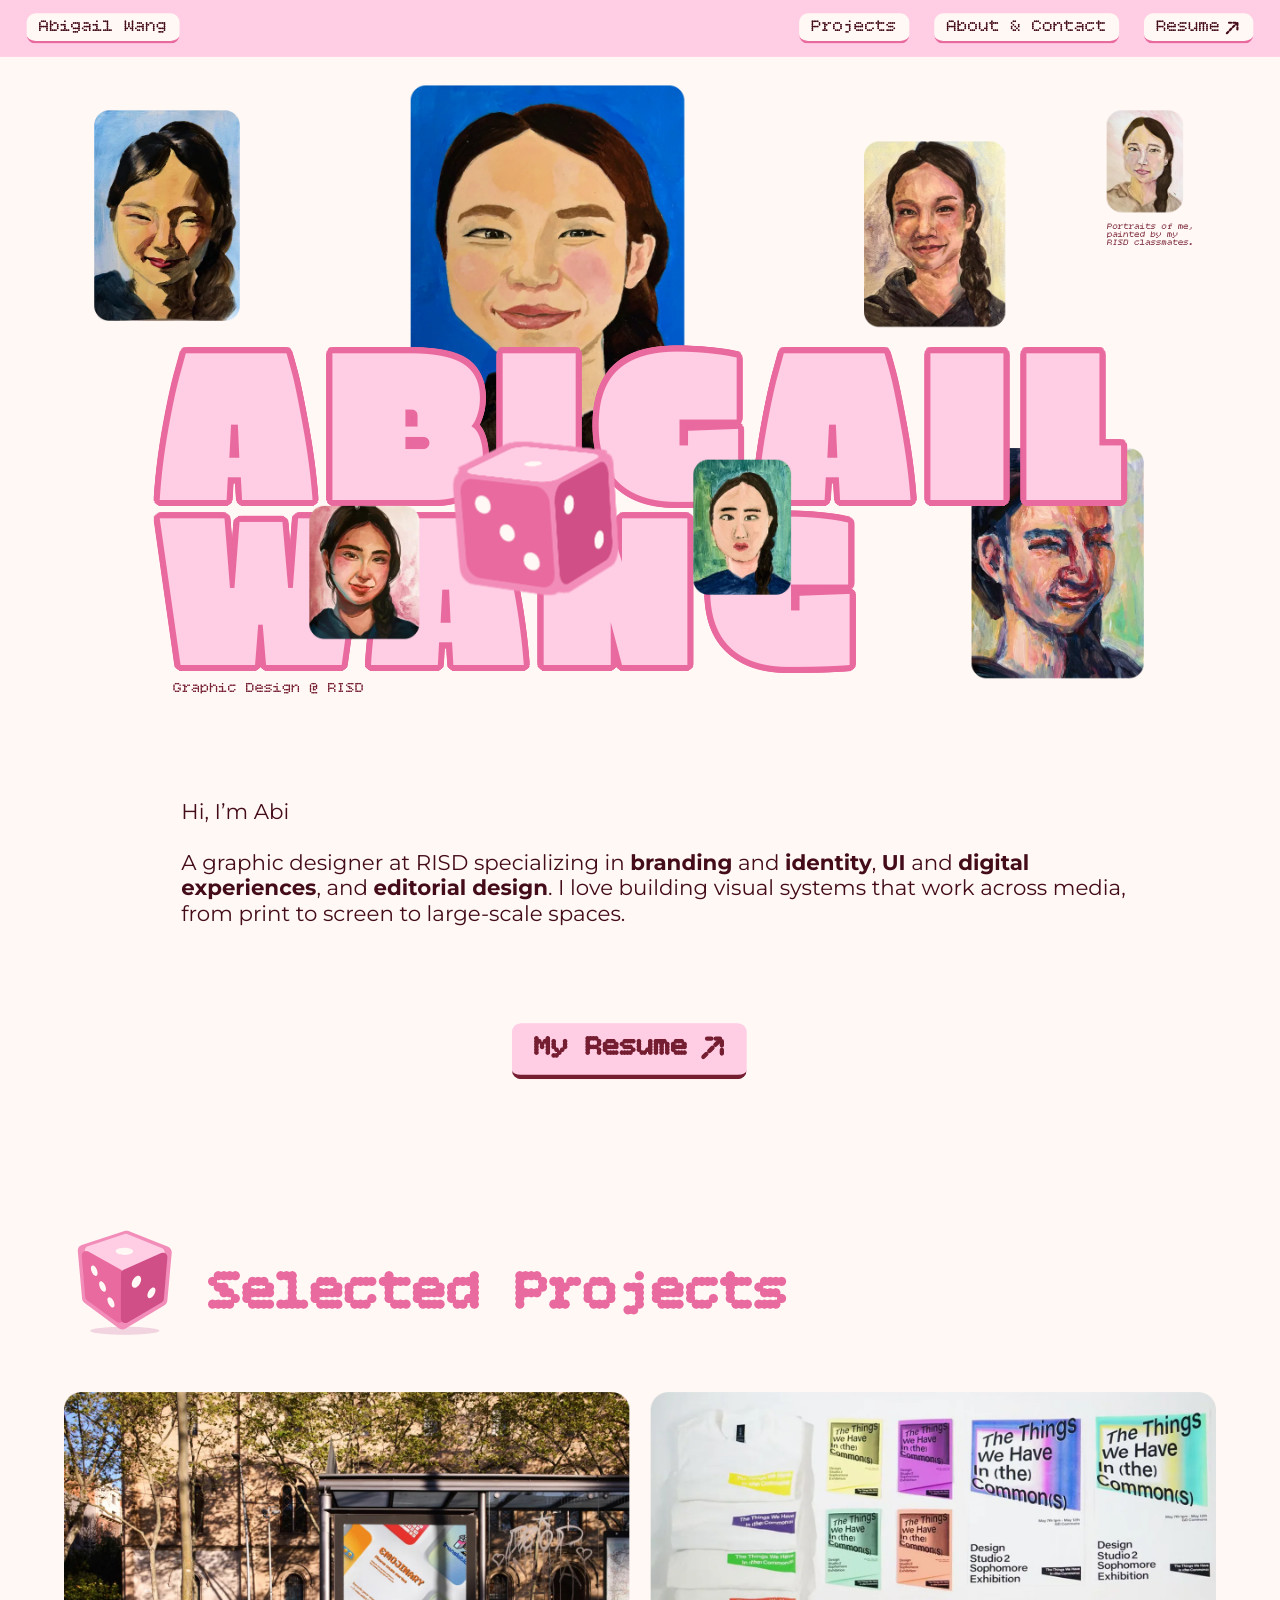
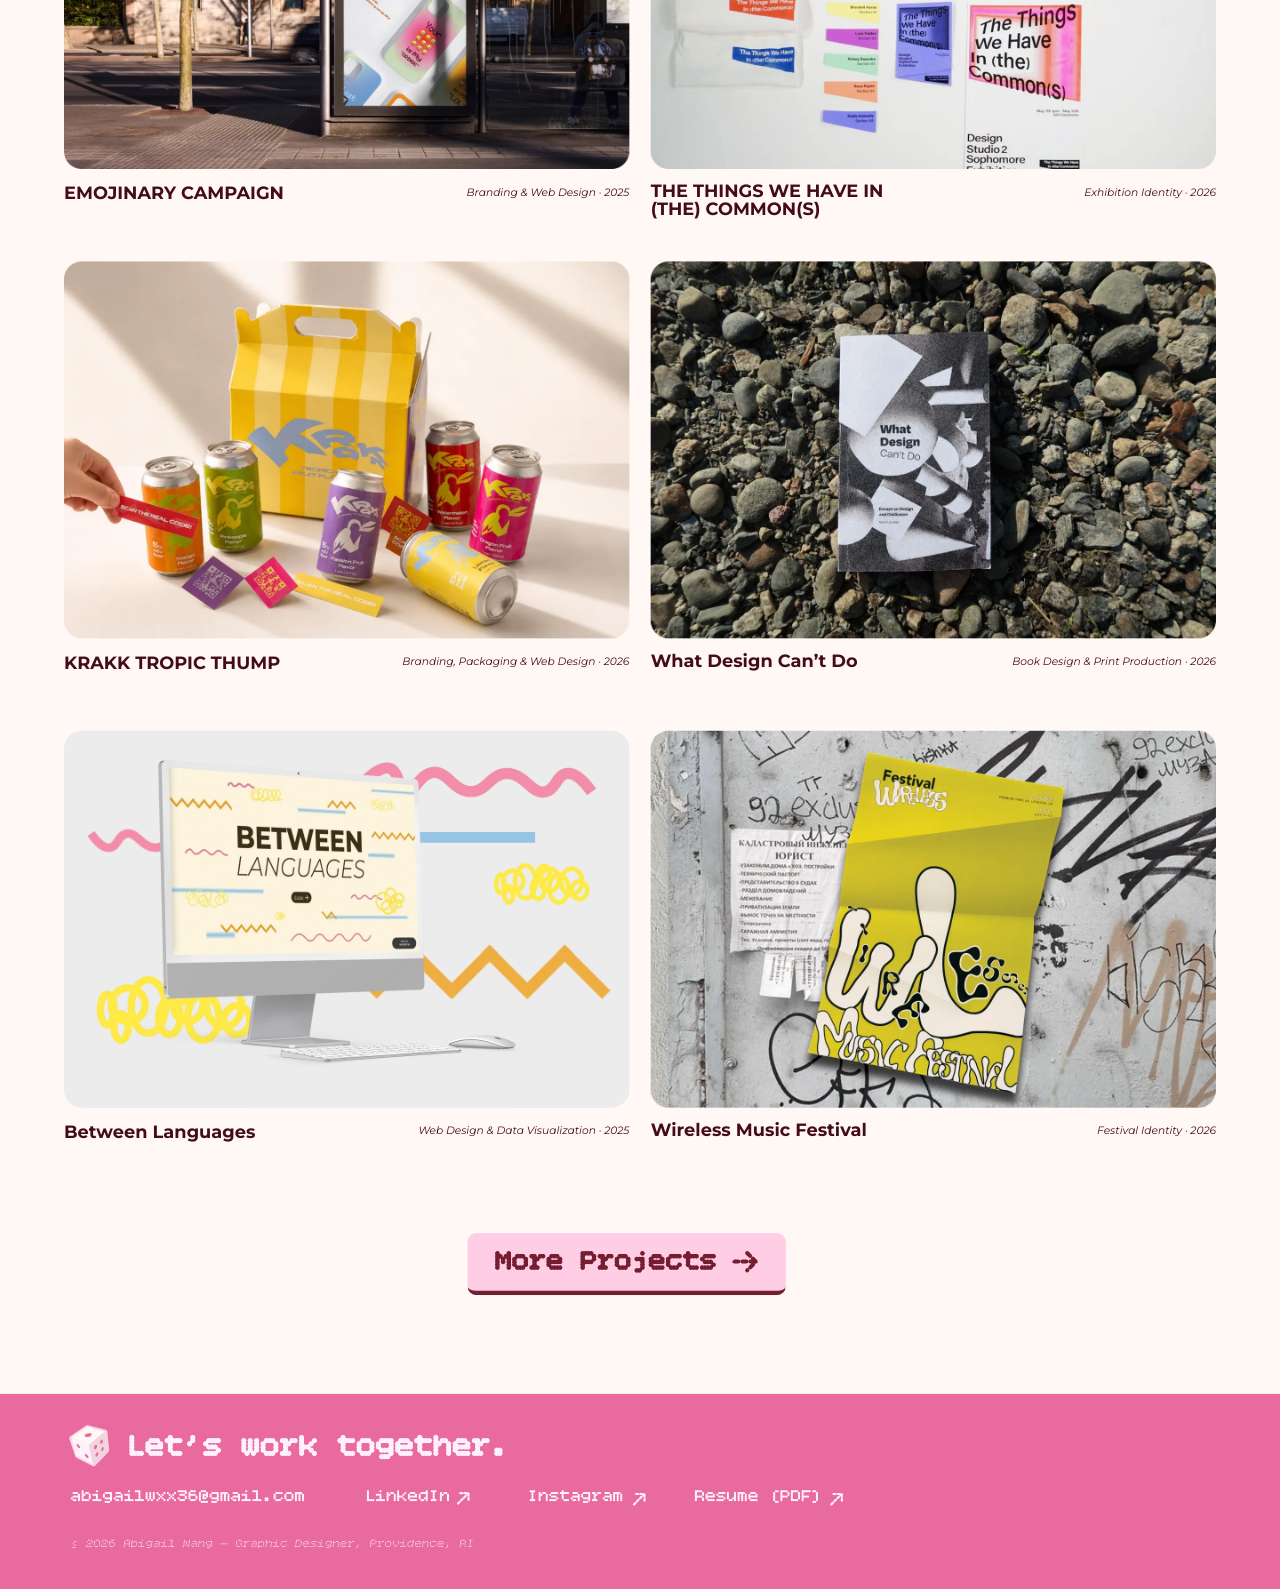
==== commit 7bc40f0a: "Add files via upload" ====
--- a/index.html
+++ b/index.html
@@ -12,7 +12,7 @@
 <link rel="icon" type="image/svg+xml" href="favicon.svg">
 <link rel="preload" href="fonts/bitcount.woff2" as="font" type="font/woff2" crossorigin>
 <link rel="preload" href="fonts/erica-one.woff2" as="font" type="font/woff2" crossorigin>
-<link rel="stylesheet" href="site.css?v=7c78c855">
+<link rel="stylesheet" href="site.css?v=d31ef018">
 <script>document.documentElement.classList.add('js')</script>
 </head>
 <body data-page="index.html">
--- a/site.css
+++ b/site.css
@@ -135,3 +135,6 @@
 .die3d .core{inset:1.5%;border-radius:12%;background:var(--body)}
 .die3d .plate{position:absolute;inset:3%;border-radius:15%}
 .die3d .plate i{position:absolute;width:18%;height:18%;margin:-9% 0 0 -9%;border-radius:50%;background:var(--pip)}
+
+/* KRAKK QR cards: same size, rounded like every other image */
+img[src*="img/qr-"]{border-radius:14%}
